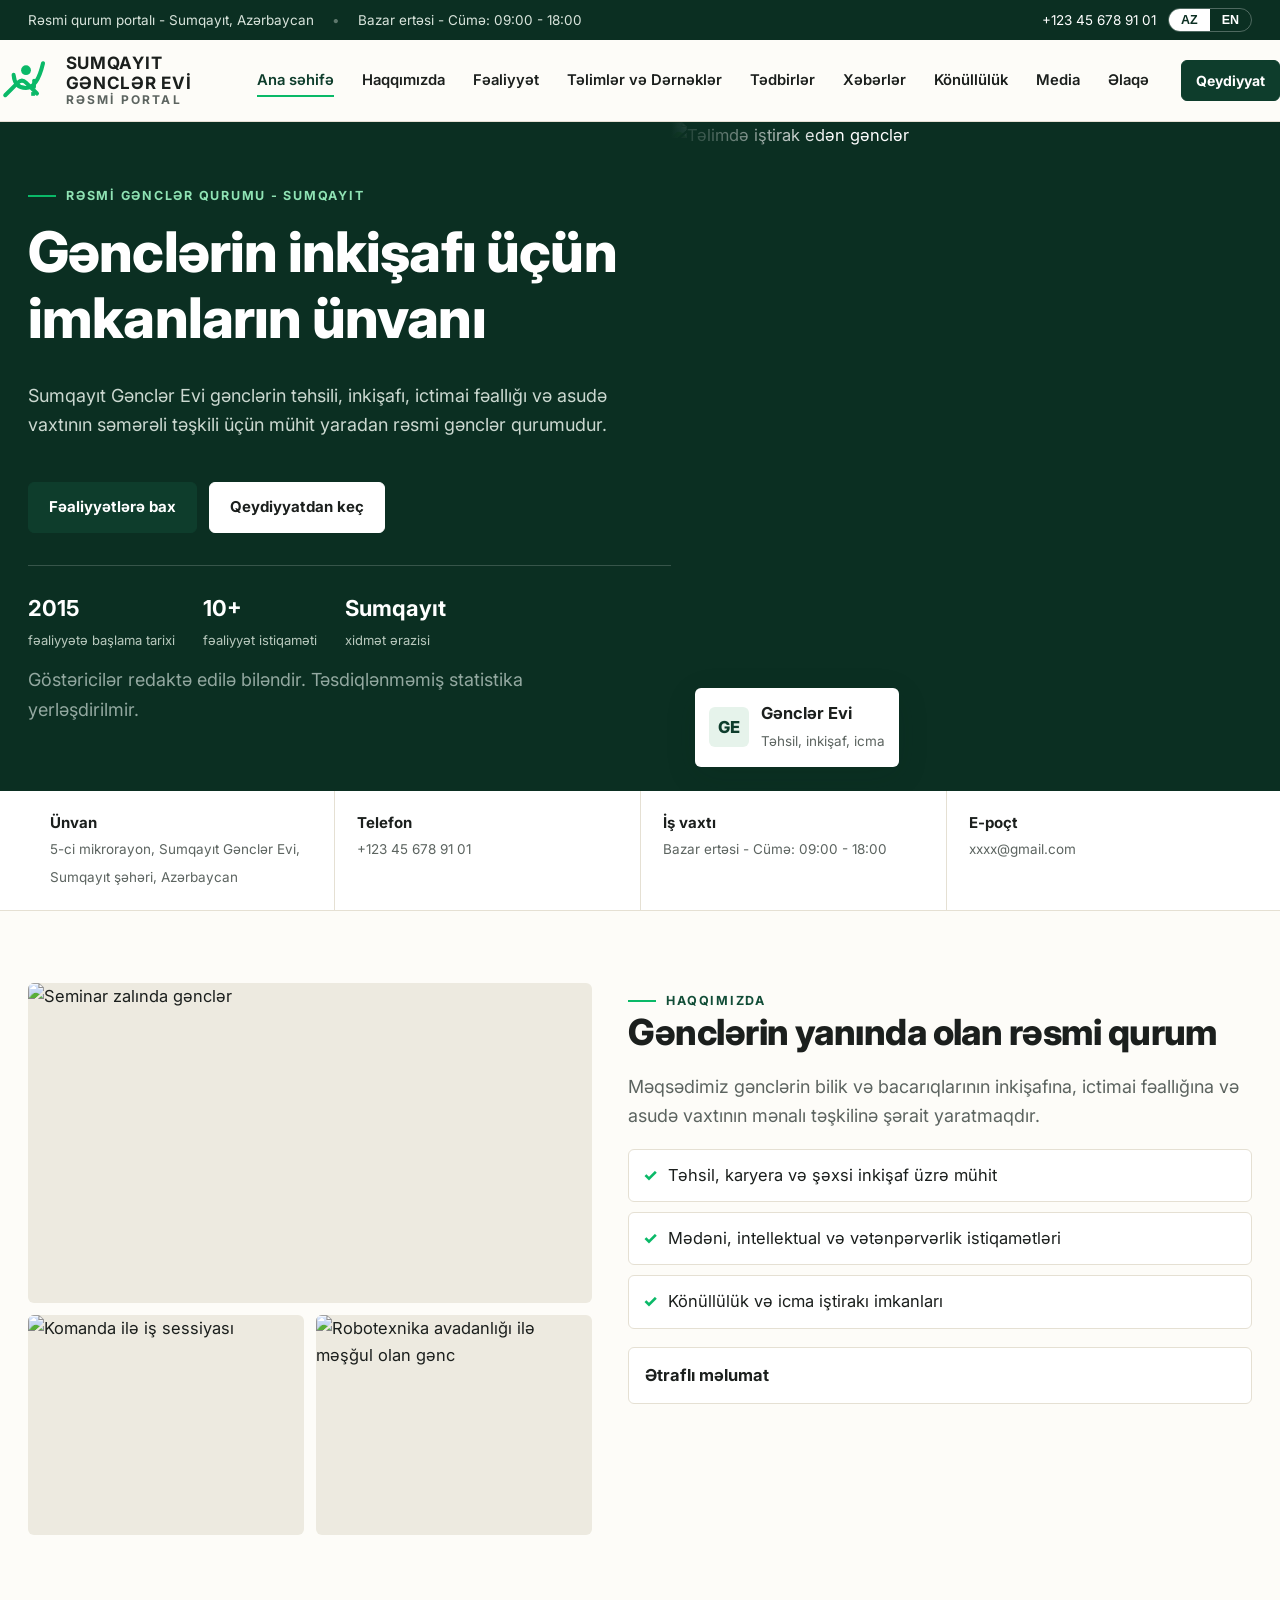
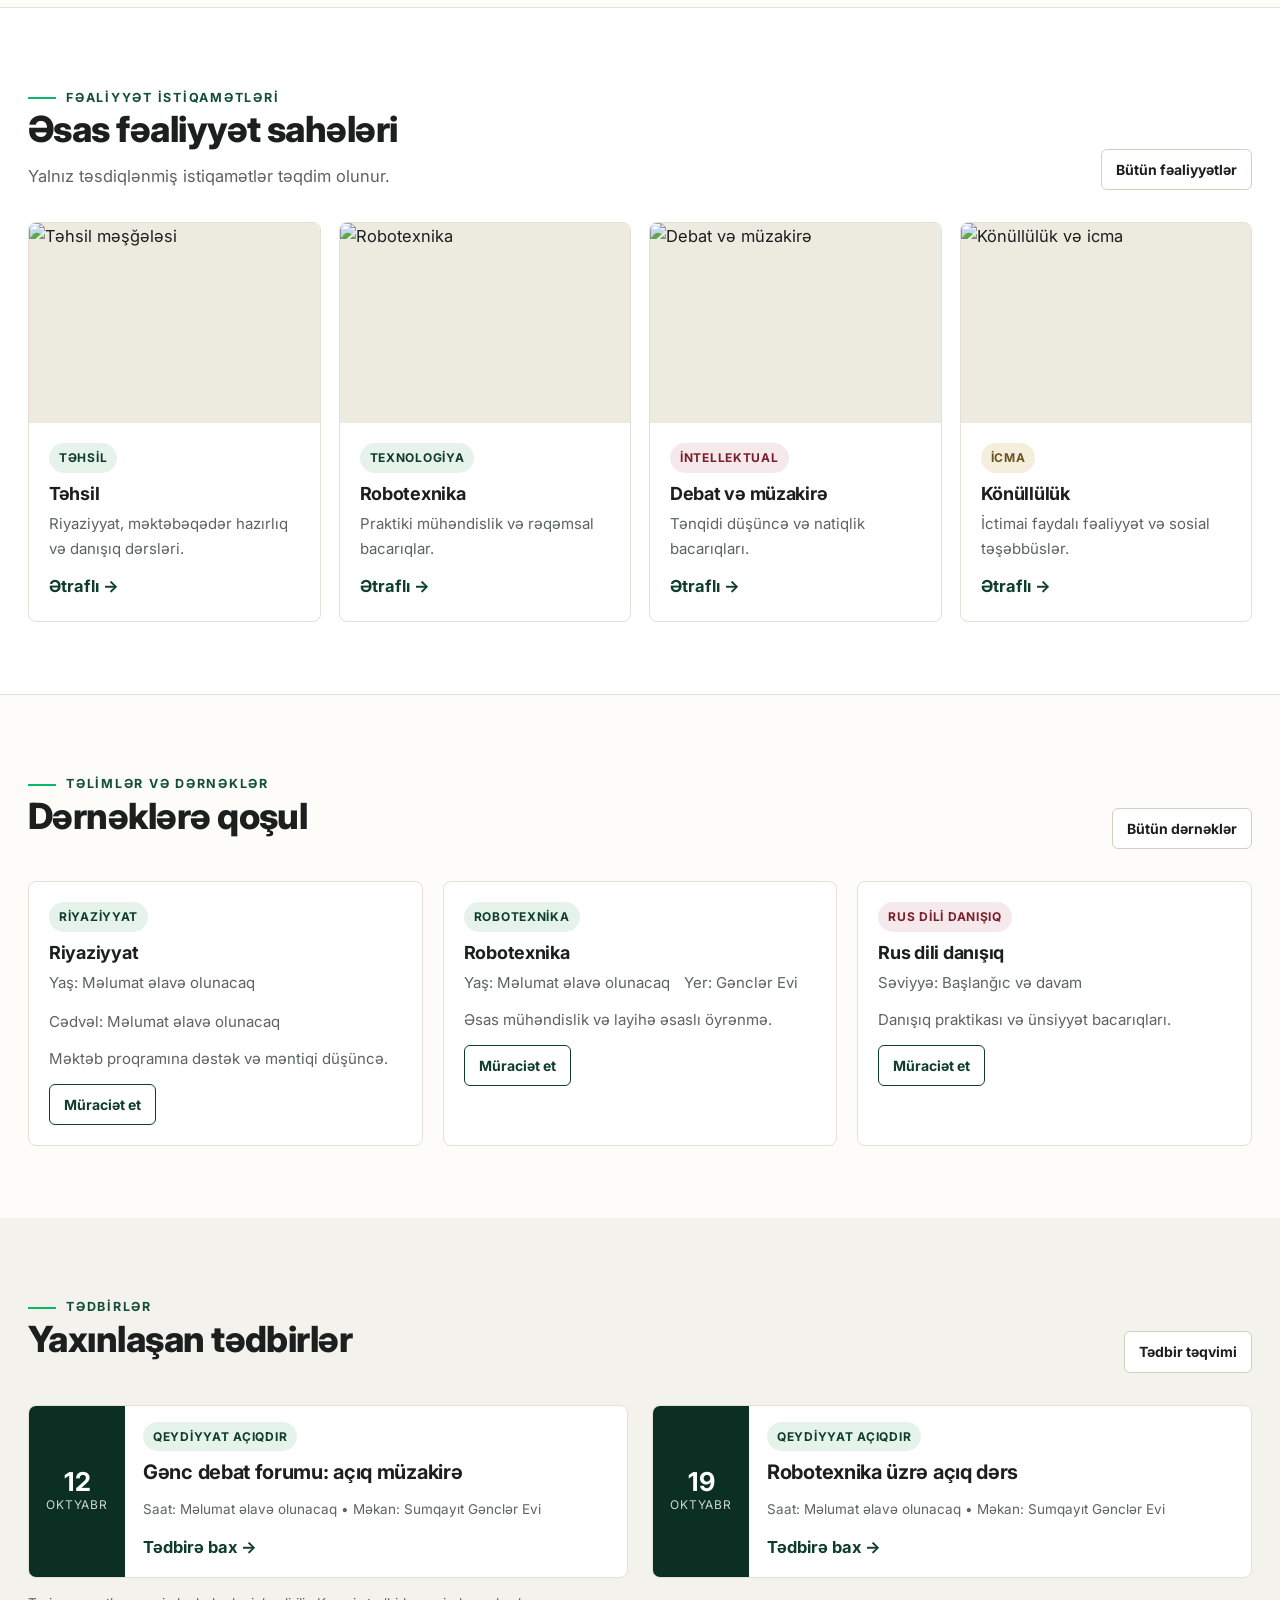
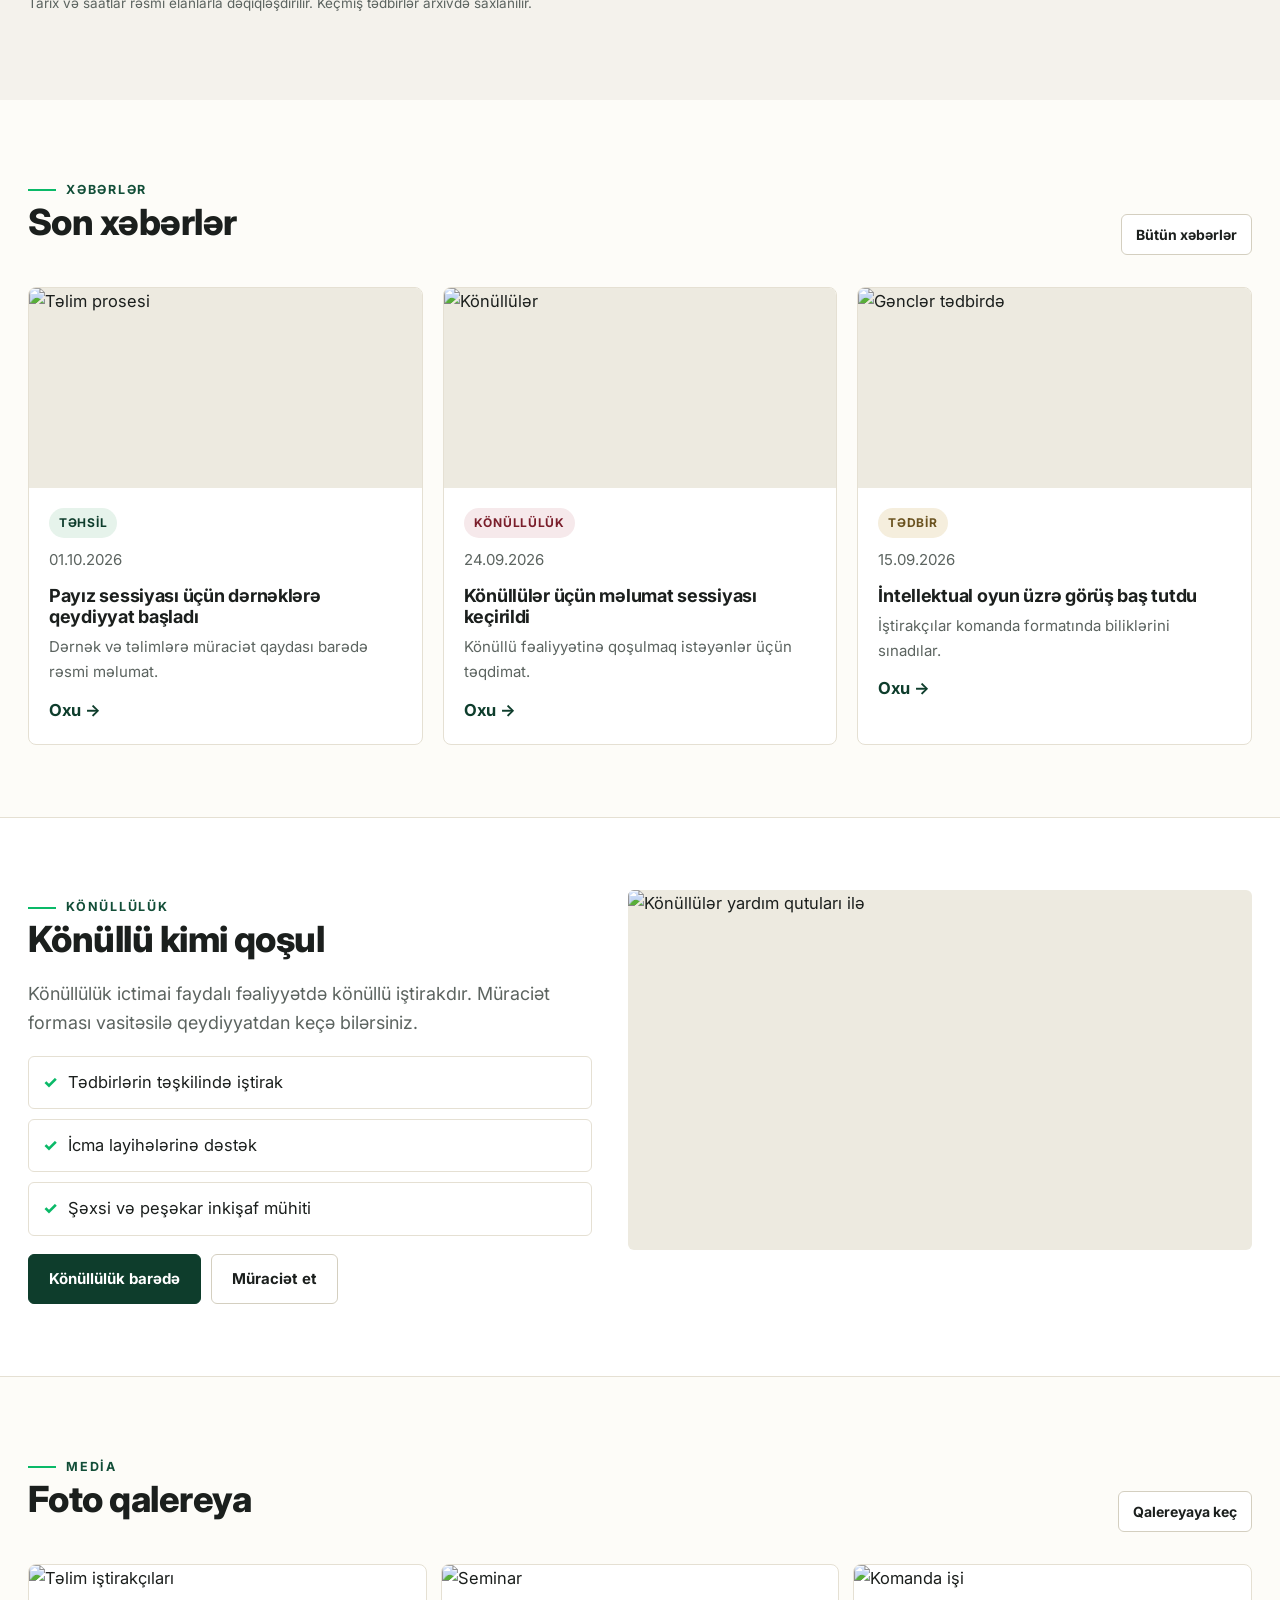
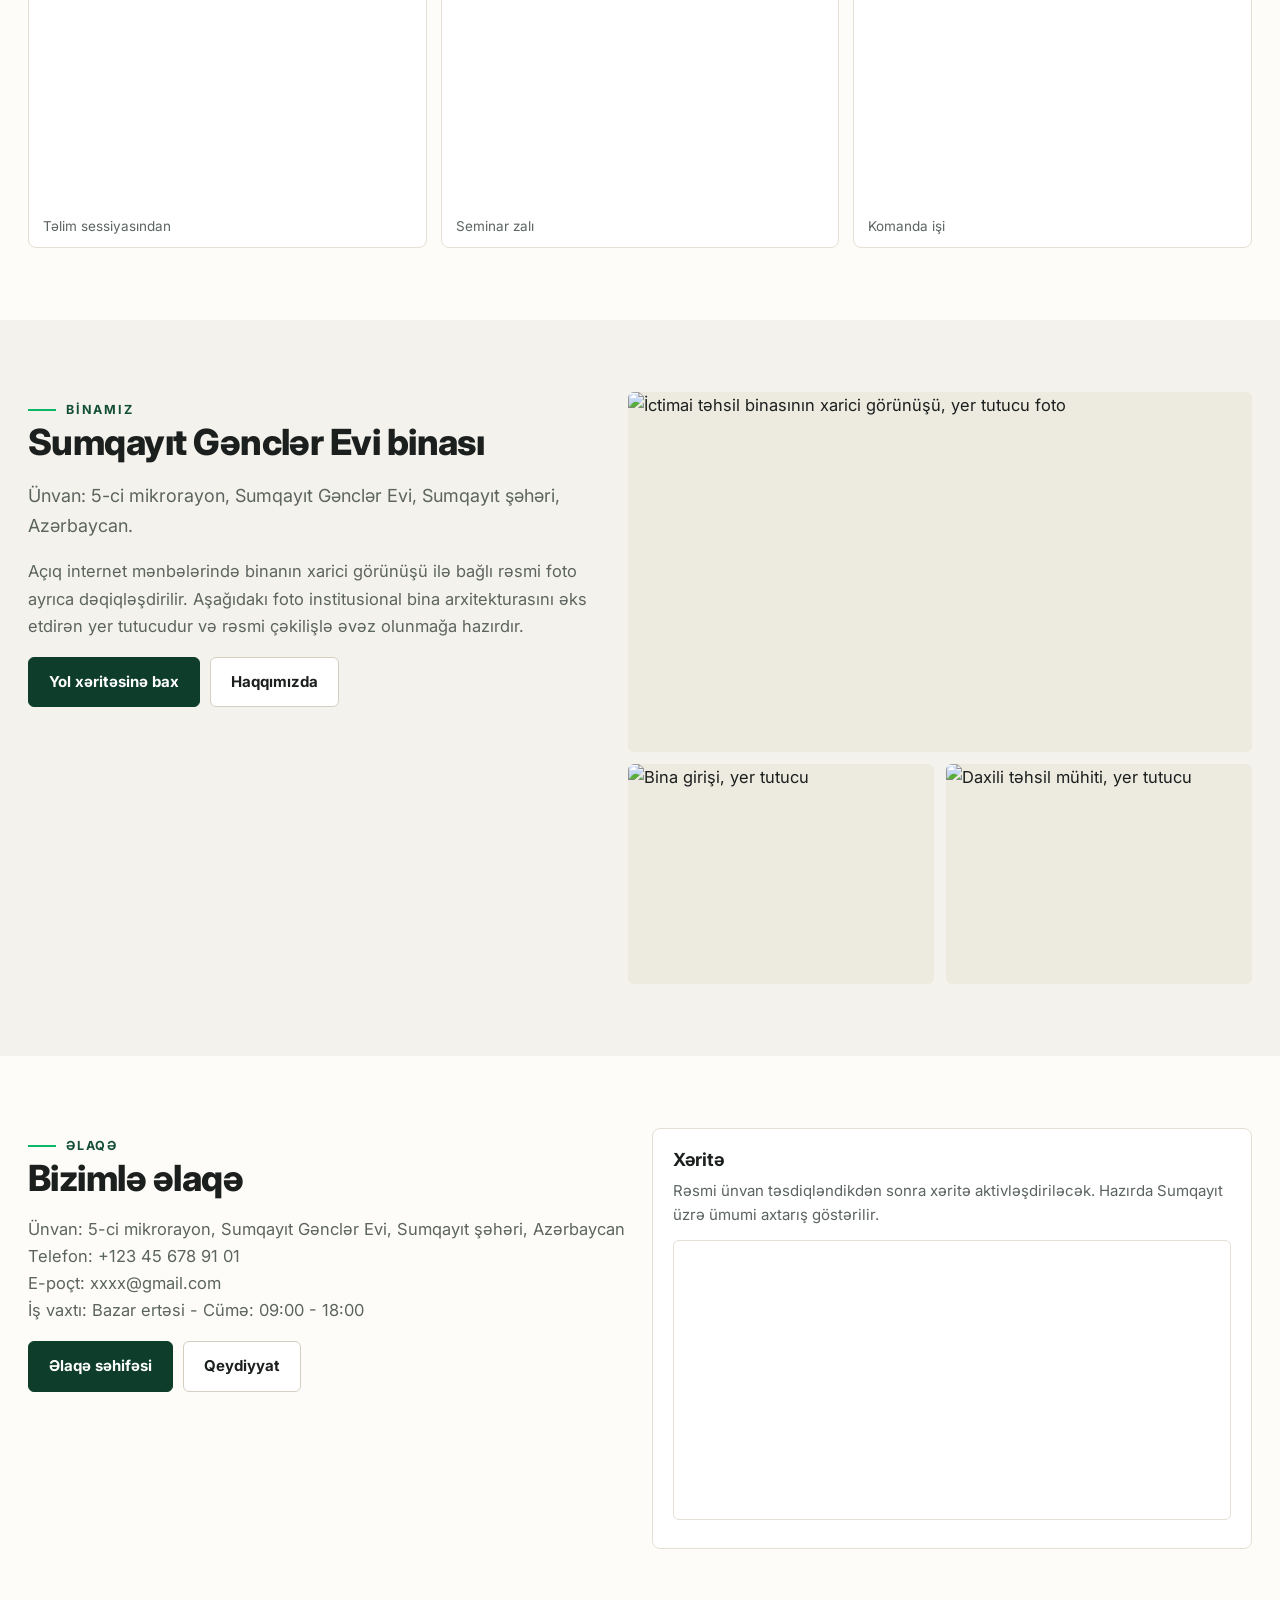
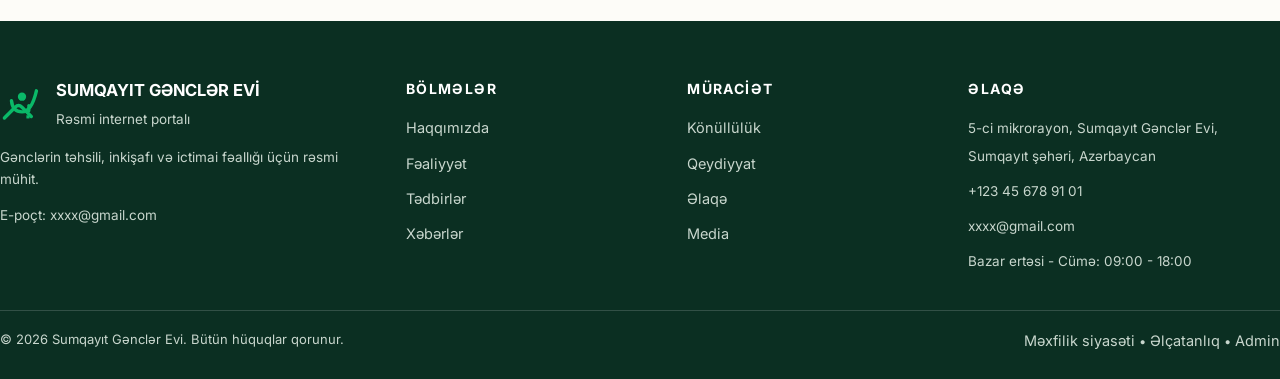
==== index.html @ f202f98b "Sumqayit Gencler Evi resmi portal v1: kurumsal tasarim, 10 sayfa, bina bolumu, iletisim guncellemesi" ====
﻿<!DOCTYPE html>
<html lang="az">
<head>
<meta charset="UTF-8">
<meta name="viewport" content="width=device-width, initial-scale=1.0">
<title>Sumqayıt Gənclər Evi | Rəsmi internet portalı</title>
<meta name="description" content="Sumqayıt Gənclər Evi - gənclərin təhsili, inkişafı və ictimai fəallığı üçün rəsmi qurum. Fəaliyyətlər, dərnəklər, tədbirlər, xəbərlər və könüllülük.">
<link rel="canonical" href="./index.html">
<meta property="og:type" content="website">
<meta property="og:title" content="Sumqayıt Gənclər Evi | Rəsmi internet portalı">
<meta property="og:description" content="Gənclərin inkişafı üçün imkanların ünvanı. Rəsmi fəaliyyət, təlimlər, tədbirlər və könüllülük.">
<meta property="og:image" content="./assets/logo.svg">
<link rel="icon" type="image/svg+xml" href="./assets/logo.svg">
<link rel="preconnect" href="https://fonts.googleapis.com">
<link rel="preconnect" href="https://fonts.gstatic.com" crossorigin>
<link href="https://fonts.googleapis.com/css2?family=Inter:wght@400;500;600;700;800&display=swap" rel="stylesheet">
<link rel="stylesheet" href="./css/style.css">
<script type="application/ld+json">
{"@context":"https://schema.org","@type":"Organization","name":"Sumqayıt Gənclər Evi","address":{"@type":"PostalAddress","addressLocality":"Sumqayıt","addressCountry":"AZ"}}
</script>
</head>
<body>
<a class="skip-link" href="#main">Əsas məzmuna keç</a>
<div class="topbar">
  <div class="container">
    <div class="topbar-left">
      <span>Rəsmi qurum portalı - Sumqayıt, Azərbaycan</span>
      <span class="dot">•</span>
      <span data-contact-hours>Bazar ertəsi – Cümə: 09:00 – 18:00</span>
    </div>
    <div class="topbar-right">
      <a data-contact-phone href="tel:+123456789101">+123 45 678 91 01</a>
      <div class="lang-switch" role="group" aria-label="Dil seçimi">
        <button data-lang="az" aria-pressed="true">AZ</button>
        <button data-lang="en" aria-pressed="false">EN</button>
      </div>
    </div>
  </div>
</div>
<header class="site-header">
  <div class="container header-main">
    <a class="brand" href="index.html" aria-label="Sumqayıt Gənclər Evi ana səhifə">
      <img src="./assets/logo.svg" alt="Sumqayıt Gənclər Evi loqosu" width="52" height="46">
      <span class="brand-text"><strong>SUMQAYIT GƏNCLƏR EVİ</strong><span>RƏSMİ PORTAL</span></span>
    </a>
    <nav class="nav-desktop" aria-label="Əsas naviqasiya">
      <a data-nav href="index.html">Ana səhifə</a>
      <a data-nav href="haqqimizda.html">Haqqımızda</a>
      <a data-nav href="fealiyyet.html">Fəaliyyət</a>
      <a data-nav href="dernekler.html">Təlimlər və Dərnəklər</a>
      <a data-nav href="tedbirler.html">Tədbirlər</a>
      <a data-nav href="xeberler.html">Xəbərlər</a>
      <a data-nav href="konulluluk.html">Könüllülük</a>
      <a data-nav href="media.html">Media</a>
      <a data-nav href="elaqe.html">Əlaqə</a>
    </nav>
    <a class="btn btn-primary btn-sm" data-i18n-register href="qeydiyyat.html">Qeydiyyat</a>
    <button class="hamburger" id="hamburger" aria-label="Menyunu aç" aria-expanded="false" aria-controls="mobileNav"><span></span><span></span><span></span></button>
  </div>
  <nav class="mobile-nav" id="mobileNav" aria-label="Mobil naviqasiya">
    <a href="index.html">Ana səhifə</a>
    <a href="haqqimizda.html">Haqqımızda</a>
    <a href="fealiyyet.html">Fəaliyyət</a>
    <a href="dernekler.html">Təlimlər və Dərnəklər</a>
    <a href="tedbirler.html">Tədbirlər</a>
    <a href="xeberler.html">Xəbərlər</a>
    <a href="konulluluk.html">Könüllülük</a>
    <a href="media.html">Media</a>
    <a href="elaqe.html">Əlaqə</a>
    <a href="qeydiyyat.html"><strong>Qeydiyyat</strong></a>
  </nav>
</header>
<main id="main">
<!-- HERO -->
<section class="hero" aria-label="Təqdimat">
  <div class="container hero-grid">
    <div class="hero-copy">
      <span class="eyebrow" style="color:#8FE3B4">Rəsmi gənclər qurumu - Sumqayıt</span>
      <h1 data-i18n-hero-title style="margin-top:12px">Gənclərin inkişafı üçün imkanların ünvanı</h1>
      <p data-i18n-hero-sub>Sumqayıt Gənclər Evi gənclərin təhsili, inkişafı, ictimai fəallığı və asudə vaxtının səmərəli təşkili üçün mühit yaradan rəsmi gənclər qurumudur.</p>
      <div class="hero-actions">
        <a class="btn btn-primary" data-i18n-view href="fealiyyet.html">Fəaliyyətlərə bax</a>
        <a class="btn btn-secondary" href="qeydiyyat.html">Qeydiyyatdan keç</a>
      </div>
      <div class="hero-meta">
        <div><strong>2015</strong><span>fəaliyyətə başlama tarixi</span></div>
        <div><strong>10+</strong><span>fəaliyyət istiqaməti</span></div>
        <div><strong>Sumqayıt</strong><span>xidmət ərazisi</span></div>
      </div>
      <p class="small" style="color:#93A8A0;margin-top:12px">Göstəricilər redaktə edilə biləndir. Təsdiqlənməmiş statistika yerləşdirilmir.</p>
    </div>
    <div class="hero-media">
      <img src="https://images.unsplash.com/photo-1523240795612-9a054b0db644?q=80&w=1200&auto=format&fit=crop" alt="Təlimdə iştirak edən gənclər" fetchpriority="high">
      <div class="hero-badge"><i>GE</i><span><strong>Gənclər Evi</strong><br><span class="small muted">Təhsil, inkişaf, icma</span></span></div>
    </div>
  </div>
</section>
<!-- INFO STRIP -->
<div class="info-strip" aria-label="Qısa məlumat">
  <div class="container">
    <div class="info-cell"><strong>Ünvan</strong><span data-contact-address>5-ci mikrorayon, Sumqayıt Gənclər Evi, Sumqayıt şəhəri, Azərbaycan</span></div>
    <div class="info-cell"><strong>Telefon</strong><span data-contact-phone>+123 45 678 91 01</span></div>
    <div class="info-cell"><strong>İş vaxtı</strong><span data-contact-hours>Bazar ertəsi – Cümə: 09:00 – 18:00</span></div>
    <div class="info-cell"><strong>E-poçt</strong><span data-contact-email>xxxx@gmail.com</span></div>
  </div>
</div>
<!-- ABOUT -->
<section class="section reveal" aria-labelledby="aboutTitle">
  <div class="container about-grid">
    <div class="about-media">
      <img src="https://images.unsplash.com/photo-1524178232363-1fb2b075b655?q=80&w=1200&auto=format&fit=crop" alt="Seminar zalında gənclər" loading="lazy">
      <img src="https://images.unsplash.com/photo-1552664730-d307ca884978?q=80&w=800&auto=format&fit=crop" alt="Komanda ilə iş sessiyası" loading="lazy">
      <img src="https://images.unsplash.com/photo-1485827404703-89b55fcc595e?q=80&w=800&auto=format&fit=crop" alt="Robotexnika avadanlığı ilə məşğul olan gənc" loading="lazy">
    </div>
    <div>
      <span class="eyebrow">Haqqımızda</span>
      <h2 id="aboutTitle">Gənclərin yanında olan rəsmi qurum</h2>
      <p class="lead">Məqsədimiz gənclərin bilik və bacarıqlarının inkişafına, ictimai fəallığına və asudə vaxtının mənalı təşkilinə şərait yaratmaqdır.</p>
      <ul class="check-list">
        <li>Təhsil, karyera və şəxsi inkişaf üzrə mühit</li>
        <li>Mədəni, intellektual və vətənpərvərlik istiqamətləri</li>
        <li>Könüllülük və icma iştirakı imkanları</li>
      </ul>
      <details class="accordion">
        <summary>Ətraflı məlumat</summary>
        <div class="acc-body"><p>Sumqayıt Gənclər Evi müxtəlif yaş qruplarından olan gənclər üçün təlimlər, dərnəklər, debatlar, robotexnika məşğələləri və mədəni tədbirlər təşkil edir. Fəaliyyət istiqamətləri barədə ətraflı məlumat “Fəaliyyət” və “Təlimlər və Dərnəklər” səhifələrində təqdim olunur. Dəqiq cədvəl və yaş qrupları hər elanda göstərilir, məlumat mövcud olmadıqda “Məlumat əlavə olunacaq” qeydi saxlanılır.</p><a class="link-more" href="haqqimizda.html">Haqqımızda səhifəsinə keç →</a></div>
      </details>
    </div>
  </div>
</section>
<!-- ACTIVITIES -->
<section class="section section-alt reveal" aria-labelledby="actTitle">
  <div class="container">
    <div class="section-head">
      <div><span class="eyebrow">Fəaliyyət istiqamətləri</span><h2 id="actTitle">Əsas fəaliyyət sahələri</h2><p class="muted">Yalnız təsdiqlənmiş istiqamətlər təqdim olunur.</p></div>
      <a class="btn btn-secondary btn-sm" href="fealiyyet.html">Bütün fəaliyyətlər</a>
    </div>
    <div class="grid-4">
      <article class="card"><img class="cover" src="https://images.unsplash.com/photo-1580582932707-520aed937b7b?q=80&w=800&auto=format&fit=crop" alt="Təhsil məşğələsi" loading="lazy"><div class="card-body"><span class="tag">Təhsil</span><h3>Təhsil</h3><p>Riyaziyyat, məktəbəqədər hazırlıq və danışıq dərsləri.</p><a class="link-more" href="fealiyyet.html">Ətraflı →</a></div></article>
      <article class="card"><img class="cover" src="https://images.unsplash.com/photo-1485827404703-89b55fcc595e?q=80&w=800&auto=format&fit=crop" alt="Robotexnika" loading="lazy"><div class="card-body"><span class="tag">Texnologiya</span><h3>Robotexnika</h3><p>Praktiki mühəndislik və rəqəmsal bacarıqlar.</p><a class="link-more" href="fealiyyet.html">Ətraflı →</a></div></article>
      <article class="card"><img class="cover" src="https://images.unsplash.com/photo-1544531585-9847b68c8c86?q=80&w=800&auto=format&fit=crop" alt="Debat və müzakirə" loading="lazy"><div class="card-body"><span class="tag burgundy">İntellektual</span><h3>Debat və müzakirə</h3><p>Tənqidi düşüncə və natiqlik bacarıqları.</p><a class="link-more" href="fealiyyet.html">Ətraflı →</a></div></article>
      <article class="card"><img class="cover" src="https://images.unsplash.com/photo-1511632765486-a01980e01a18?q=80&w=800&auto=format&fit=crop" alt="Könüllülük və icma" loading="lazy"><div class="card-body"><span class="tag gold">İcma</span><h3>Könüllülük</h3><p>İctimai faydalı fəaliyyət və sosial təşəbbüslər.</p><a class="link-more" href="konulluluk.html">Ətraflı →</a></div></article>
    </div>
  </div>
</section>
<!-- CLUBS -->
<section class="section reveal" aria-labelledby="clubTitle">
  <div class="container">
    <div class="section-head"><div><span class="eyebrow">Təlimlər və dərnəklər</span><h2 id="clubTitle">Dərnəklərə qoşul</h2></div><a class="btn btn-secondary btn-sm" href="dernekler.html">Bütün dərnəklər</a></div>
    <div class="grid-3">
      <article class="card"><div class="card-body"><span class="tag">Riyaziyyat</span><h3>Riyaziyyat</h3><p class="meta-row"><span>Yaş: Məlumat əlavə olunacaq</span><span>Cədvəl: Məlumat əlavə olunacaq</span></p><p>Məktəb proqramına dəstək və məntiqi düşüncə.</p><a class="btn btn-ghost btn-sm" href="qeydiyyat.html">Müraciət et</a></div></article>
      <article class="card"><div class="card-body"><span class="tag">Robotexnika</span><h3>Robotexnika</h3><p class="meta-row"><span>Yaş: Məlumat əlavə olunacaq</span><span>Yer: Gənclər Evi</span></p><p>Əsas mühəndislik və layihə əsaslı öyrənmə.</p><a class="btn btn-ghost btn-sm" href="qeydiyyat.html">Müraciət et</a></div></article>
      <article class="card"><div class="card-body"><span class="tag burgundy">Rus dili danışıq</span><h3>Rus dili danışıq</h3><p class="meta-row"><span>Səviyyə: Başlanğıc və davam</span></p><p>Danışıq praktikası və ünsiyyət bacarıqları.</p><a class="btn btn-ghost btn-sm" href="qeydiyyat.html">Müraciət et</a></div></article>
    </div>
  </div>
</section>
<!-- EVENTS -->
<section class="section section-surface reveal" aria-labelledby="evTitle">
  <div class="container">
    <div class="section-head"><div><span class="eyebrow">Tədbirlər</span><h2 id="evTitle">Yaxınlaşan tədbirlər</h2></div><a class="btn btn-secondary btn-sm" href="tedbirler.html">Tədbir təqvimi</a></div>
    <div class="grid-2">
      <article class="event-card"><div class="event-date"><strong>12</strong><span>Oktyabr</span></div><div class="event-body"><span class="tag">Qeydiyyat açıqdır</span><h3>Gənc debat forumu: açıq müzakirə</h3><p class="muted small">Saat: Məlumat əlavə olunacaq • Məkan: Sumqayıt Gənclər Evi</p><a class="link-more" href="tedbirler.html">Tədbirə bax →</a></div></article>
      <article class="event-card"><div class="event-date"><strong>19</strong><span>Oktyabr</span></div><div class="event-body"><span class="tag">Qeydiyyat açıqdır</span><h3>Robotexnika üzrə açıq dərs</h3><p class="muted small">Saat: Məlumat əlavə olunacaq • Məkan: Sumqayıt Gənclər Evi</p><a class="link-more" href="tedbirler.html">Tədbirə bax →</a></div></article>
    </div>
    <p class="small muted" style="margin-top:14px">Tarix və saatlar rəsmi elanlarla dəqiqləşdirilir. Keçmiş tədbirlər arxivdə saxlanılır.</p>
  </div>
</section>
<!-- NEWS -->
<section class="section reveal" aria-labelledby="newsTitle">
  <div class="container">
    <div class="section-head"><div><span class="eyebrow">Xəbərlər</span><h2 id="newsTitle">Son xəbərlər</h2></div><a class="btn btn-secondary btn-sm" href="xeberler.html">Bütün xəbərlər</a></div>
    <div class="news-grid">
      <article class="card"><img class="cover" src="https://images.unsplash.com/photo-1531482615713-2afd69097998?q=80&w=800&auto=format&fit=crop" alt="Təlim prosesi" loading="lazy"><div class="card-body"><span class="tag">Təhsil</span><p class="small muted">01.10.2026</p><h3>Payız sessiyası üçün dərnəklərə qeydiyyat başladı</h3><p>Dərnək və təlimlərə müraciət qaydası barədə rəsmi məlumat.</p><a class="link-more" href="xeberler.html">Oxu →</a></div></article>
      <article class="card"><img class="cover" src="https://images.unsplash.com/photo-1593113598332-cd288d649433?q=80&w=800&auto=format&fit=crop" alt="Könüllülər" loading="lazy"><div class="card-body"><span class="tag burgundy">Könüllülük</span><p class="small muted">24.09.2026</p><h3>Könüllülər üçün məlumat sessiyası keçirildi</h3><p>Könüllü fəaliyyətinə qoşulmaq istəyənlər üçün təqdimat.</p><a class="link-more" href="xeberler.html">Oxu →</a></div></article>
      <article class="card"><img class="cover" src="https://images.unsplash.com/photo-1517486808906-6ca8b3f04846?q=80&w=800&auto=format&fit=crop" alt="Gənclər tədbirdə" loading="lazy"><div class="card-body"><span class="tag gold">Tədbir</span><p class="small muted">15.09.2026</p><h3>İntellektual oyun üzrə görüş baş tutdu</h3><p>İştirakçılar komanda formatında biliklərini sınadılar.</p><a class="link-more" href="xeberler.html">Oxu →</a></div></article>
    </div>
  </div>
</section>
<!-- VOLUNTEER -->
<section class="section section-alt reveal" aria-labelledby="volTitle">
  <div class="container about-grid">
    <div>
      <span class="eyebrow">Könüllülük</span>
      <h2 id="volTitle">Könüllü kimi qoşul</h2>
      <p class="lead">Könüllülük ictimai faydalı fəaliyyətdə könüllü iştirakdır. Müraciət forması vasitəsilə qeydiyyatdan keçə bilərsiniz.</p>
      <ul class="check-list"><li>Tədbirlərin təşkilində iştirak</li><li>İcma layihələrinə dəstək</li><li>Şəxsi və peşəkar inkişaf mühiti</li></ul>
      <div style="display:flex;gap:10px;margin-top:16px;flex-wrap:wrap"><a class="btn btn-primary" href="konulluluk.html">Könüllülük barədə</a><a class="btn btn-secondary" href="qeydiyyat.html">Müraciət et</a></div>
    </div>
    <div class="about-media"><img src="https://images.unsplash.com/photo-1593113598332-cd288d649433?q=80&w=1200&auto=format&fit=crop" alt="Könüllülər yardım qutuları ilə" loading="lazy" style="grid-column:1/-1;height:360px"></div>
  </div>
</section>
<!-- GALLERY -->
<section class="section reveal" aria-labelledby="galTitle">
  <div class="container">
    <div class="section-head"><div><span class="eyebrow">Media</span><h2 id="galTitle">Foto qalereya</h2></div><a class="btn btn-secondary btn-sm" href="media.html">Qalereyaya keç</a></div>
    <div class="gallery">
      <figure data-lightbox><img src="https://images.unsplash.com/photo-1523240795612-9a054b0db644?q=80&w=800&auto=format&fit=crop" alt="Təlim iştirakçıları" loading="lazy"><figcaption>Təlim sessiyasından</figcaption></figure>
      <figure data-lightbox><img src="https://images.unsplash.com/photo-1524178232363-1fb2b075b655?q=80&w=800&auto=format&fit=crop" alt="Seminar" loading="lazy"><figcaption>Seminar zalı</figcaption></figure>
      <figure data-lightbox><img src="https://images.unsplash.com/photo-1552664730-d307ca884978?q=80&w=800&auto=format&fit=crop" alt="Komanda işi" loading="lazy"><figcaption>Komanda işi</figcaption></figure>
    </div>
  </div>
</section>
<!-- BINA -->
<section class="section section-surface reveal" aria-labelledby="binaTitle">
  <div class="container about-grid">
    <div>
      <span class="eyebrow">Binamız</span>
      <h2 id="binaTitle">Sumqayıt Gənclər Evi binası</h2>
      <p class="lead">Ünvan: 5-ci mikrorayon, Sumqayıt Gənclər Evi, Sumqayıt şəhəri, Azərbaycan.</p>
      <p class="muted">Açıq internet mənbələrində binanın xarici görünüşü ilə bağlı rəsmi foto ayrıca dəqiqləşdirilir. Aşağıdakı foto institusional bina arxitekturasını əks etdirən yer tutucudur və rəsmi çəkilişlə əvəz olunmağa hazırdır.</p>
      <div style="display:flex;gap:10px;margin-top:16px;flex-wrap:wrap"><a class="btn btn-primary" href="elaqe.html">Yol xəritəsinə bax</a><a class="btn btn-secondary" href="haqqimizda.html">Haqqımızda</a></div>
    </div>
    <div class="about-media"><img src="https://images.unsplash.com/photo-1541339907198-e08756dedf3f?q=80&w=1200&auto=format&fit=crop" alt="İctimai təhsil binasının xarici görünüşü, yer tutucu foto" loading="lazy" style="grid-column:1/-1;height:360px"><img src="https://images.unsplash.com/photo-1562774053-701939374585?q=80&w=800&auto=format&fit=crop" alt="Bina girişi, yer tutucu" loading="lazy"><img src="https://images.unsplash.com/photo-1577896851231-70ef18881754?q=80&w=800&auto=format&fit=crop" alt="Daxili təhsil mühiti, yer tutucu" loading="lazy"></div>
  </div>
</section>
<!-- CONTACT -->
<section class="section reveal" aria-labelledby="cTitle">
  <div class="container grid-2">
    <div><span class="eyebrow">Əlaqə</span><h2 id="cTitle">Bizimlə əlaqə</h2><p class="muted">Ünvan: <span data-contact-address>5-ci mikrorayon, Sumqayıt Gənclər Evi, Sumqayıt şəhəri, Azərbaycan</span><br>Telefon: <span data-contact-phone>+123 45 678 91 01</span><br>E-poçt: <span data-contact-email>xxxx@gmail.com</span><br>İş vaxtı: <span data-contact-hours>Bazar ertəsi – Cümə: 09:00 – 18:00</span></p><div style="display:flex;gap:10px;margin-top:16px;flex-wrap:wrap"><a class="btn btn-primary" href="elaqe.html">Əlaqə səhifəsi</a><a class="btn btn-secondary" href="qeydiyyat.html">Qeydiyyat</a></div></div>
    <div class="card"><div class="card-body"><h3>Xəritə</h3><p class="muted small">Rəsmi ünvan təsdiqləndikdən sonra xəritə aktivləşdiriləcək. Hazırda Sumqayıt üzrə ümumi axtarış göstərilir.</p><iframe title="Sumqayıt xəritəsi" src="https://www.openstreetmap.org/export/embed.html?bbox=49.55%2C40.55%2C49.72%2C40.65&layer=mapnik&marker=40.59%2C49.635" style="width:100%;height:280px;border:1px solid var(--line);border-radius:6px" loading="lazy"></iframe></div></div>
  </div>
</section>
</main>
<footer class="footer" aria-label="Alt məlumat">
  <div class="container footer-top">
    <div><div class="footer-brand"><img src="./assets/logo.svg" alt=""><div><strong>SUMQAYIT GƏNCLƏR EVİ</strong><span class="small">Rəsmi internet portalı</span></div></div><p class="small">Gənclərin təhsili, inkişafı və ictimai fəallığı üçün rəsmi mühit.</p><p class="small">E-poçt: <span data-contact-email>xxxx@gmail.com</span></p></div>
    <div><h4>Bölmələr</h4><ul><li><a href="haqqimizda.html">Haqqımızda</a></li><li><a href="fealiyyet.html">Fəaliyyət</a></li><li><a href="tedbirler.html">Tədbirlər</a></li><li><a href="xeberler.html">Xəbərlər</a></li></ul></div>
    <div><h4>Müraciət</h4><ul><li><a href="konulluluk.html">Könüllülük</a></li><li><a href="qeydiyyat.html">Qeydiyyat</a></li><li><a href="elaqe.html">Əlaqə</a></li><li><a href="media.html">Media</a></li></ul></div>
    <div><h4>Əlaqə</h4><ul><li><span class="small" data-contact-address>5-ci mikrorayon, Sumqayıt</span></li><li><span class="small" data-contact-phone>+123 45 678 91 01</span></li><li><span class="small" data-contact-email>xxxx@gmail.com</span></li><li><span class="small" data-contact-hours>Bazar ertəsi – Cümə: 09:00 – 18:00</span></li></ul></div>
  </div>
  <div class="footer-divider"><div class="container footer-bottom"><span>© <span data-year>2026</span> Sumqayıt Gənclər Evi. Bütün hüquqlar qorunur.</span><span><a href="elaqe.html">Məxfilik siyasəti</a> • <a href="elaqe.html">Əlçatanlıq</a> • <a href="admin.html">Admin</a></span></div></div>
</footer>
<div class="modal" id="lightbox" aria-hidden="true" role="dialog" aria-label="Foto böyütmə"><div class="modal-box"><img id="lightboxImg" src="" alt="" style="border-radius:6px"><p id="lightboxCap" class="muted"></p><button class="btn btn-secondary btn-sm" data-close-modal>Bağla</button></div></div>
<script src="./js/content.js"></script>
<script src="./js/main.js"></script>
</body>
</html>
---- css/style.css ----
/* Sumqayıt Gənclər Evi — İnstitusional Dizayn Sistemi v1.0 */
:root{
  --bg:#FDFCF8;
  --surface:#F4F2EC;
  --surface-2:#EDEAE0;
  --ink:#1B1F1D;
  --muted:#5C6460;
  --line:#E5E0D3;
  --line-dark:#D4CFC0;
  --green-950:#0B2F22;
  --green-900:#0E3D2C;
  --green-800:#124E38;
  --green-brand:#0AB968;
  --green-soft:#E6F3EB;
  --burgundy:#7A1E2B;
  --burgundy-soft:#F6E9EB;
  --gold:#B9975B;
  --gold-soft:#F5EEDD;
  --white:#FFFFFF;
  --radius:8px;
  --radius-sm:4px;
  --max:1280px;
  --font:"Inter","Manrope","Source Sans 3","IBM Plex Sans",system-ui,-apple-system,"Segoe UI",Roboto,Arial,sans-serif;
  --shadow:0 1px 2px rgba(20,30,25,.06),0 4px 16px rgba(20,30,25,.06);
  --shadow-lg:0 8px 32px rgba(12,40,28,.12);
}
*{box-sizing:border-box}
html{scroll-behavior:smooth}
@media (prefers-reduced-motion:reduce){html{scroll-behavior:auto}*{animation:none!important;transition:none!important}}
body{margin:0;font-family:var(--font);background:var(--bg);color:var(--ink);font-size:16.5px;line-height:1.65;-webkit-font-smoothing:antialiased}
img{max-width:100%;display:block}
a{color:var(--green-900)}
:focus-visible{outline:3px solid var(--green-800);outline-offset:2px;border-radius:2px}
.skip-link{position:absolute;left:-9999px;top:0;background:var(--green-950);color:#fff;padding:10px 16px;z-index:200}
.skip-link:focus{left:8px;top:8px}
.container{max-width:var(--max);margin:0 auto;padding:0 28px}
.eyebrow{display:inline-flex;align-items:center;gap:10px;font-size:12.5px;letter-spacing:.14em;text-transform:uppercase;font-weight:700;color:var(--green-800)}
.eyebrow::before{content:"";width:28px;height:2px;background:var(--green-brand);display:inline-block}
h1,h2,h3{line-height:1.18;letter-spacing:-.015em;margin:0 0 12px}
h1{font-size:clamp(32px,4.4vw,56px);font-weight:800}
h2{font-size:clamp(26px,3vw,36px);font-weight:800}
h3{font-size:20px;font-weight:700}
.lead{font-size:18px;color:var(--muted);max-width:68ch}
.muted{color:var(--muted)}
.small{font-size:13.5px}
/* Topbar */
.topbar{background:var(--green-950);color:#D9E4DC;font-size:13.5px}
.topbar .container{display:flex;justify-content:space-between;align-items:center;gap:16px;padding-top:8px;padding-bottom:8px}
.topbar a{color:#fff;text-decoration:none}
.topbar-left{display:flex;gap:18px;align-items:center;flex-wrap:wrap}
.topbar-right{display:flex;gap:12px;align-items:center}
.lang-switch{display:flex;border:1px solid rgba(255,255,255,.28);border-radius:999px;overflow:hidden}
.lang-switch button{background:transparent;color:#fff;border:0;padding:4px 12px;font-weight:700;font-size:12.5px;cursor:pointer}
.lang-switch button[aria-pressed="true"]{background:#fff;color:var(--green-950)}
.dot{opacity:.4}
/* Header */
.site-header{position:sticky;top:0;z-index:100;background:rgba(253,252,248,.96);backdrop-filter:blur(8px);border-bottom:1px solid var(--line)}
.header-main{display:flex;align-items:center;gap:20px;padding:14px 0}
.brand{display:flex;align-items:center;gap:14px;text-decoration:none;color:var(--ink);margin-right:auto}
.brand img{width:52px;height:46px;object-fit:contain;background:transparent}
.brand-text{line-height:1.15}
.brand-text strong{display:block;font-size:17px;letter-spacing:.04em}
.brand-text span{display:block;font-size:12px;letter-spacing:.18em;color:var(--muted);font-weight:700}
.nav-desktop{display:flex;gap:4px;align-items:center}
.nav-desktop a{text-decoration:none;color:var(--ink);font-size:14.8px;font-weight:600;padding:10px 12px;border-radius:6px;position:relative;white-space:nowrap}
.nav-desktop a:hover{background:var(--surface)}
.nav-desktop a.active{color:var(--green-900)}
.nav-desktop a.active::after{content:"";position:absolute;left:12px;right:12px;bottom:6px;height:2px;background:var(--green-brand)}
.btn{display:inline-flex;align-items:center;justify-content:center;gap:8px;text-decoration:none;font-weight:700;font-size:15px;padding:12px 20px;border-radius:6px;border:1px solid transparent;cursor:pointer;transition:background .18s ease,border-color .18s ease,transform .18s ease;min-height:46px}
.btn-primary{background:var(--green-900);color:#fff;border-color:var(--green-900)}
.btn-primary:hover{background:var(--green-800)}
.btn-secondary{background:#fff;color:var(--ink);border-color:var(--line-dark)}
.btn-secondary:hover{border-color:var(--ink)}
.btn-ghost{background:transparent;color:var(--green-900);border-color:var(--green-900)}
.btn-sm{padding:8px 14px;min-height:38px;font-size:14px}
.hamburger{display:none;background:#fff;border:1px solid var(--line-dark);border-radius:6px;width:46px;height:46px;cursor:pointer;align-items:center;justify-content:center;flex-direction:column;gap:5px}
.hamburger span{display:block;width:20px;height:2px;background:var(--ink)}
.mobile-nav{display:none;border-top:1px solid var(--line);background:#fff}
.mobile-nav.open{display:block}
.mobile-nav a{display:block;padding:14px 28px;text-decoration:none;color:var(--ink);font-weight:600;border-bottom:1px solid var(--line)}
/* Hero */
.hero{position:relative;background:var(--green-950);color:#fff;overflow:hidden}
.hero-grid{display:grid;grid-template-columns:1.05fr .95fr;min-height:560px}
.hero-copy{padding:64px 0 48px;display:flex;flex-direction:column;justify-content:center}
.hero-copy h1{color:#fff}
.hero-copy p{color:#CBD8D0;font-size:18px;max-width:54ch}
.hero-actions{display:flex;gap:12px;margin-top:24px;flex-wrap:wrap}
.hero-actions .btn-secondary{border-color:#fff}
.hero-meta{display:flex;gap:28px;margin-top:32px;padding-top:24px;border-top:1px solid rgba(255,255,255,.18);flex-wrap:wrap}
.hero-meta div strong{display:block;font-size:22px}
.hero-meta div span{font-size:13px;color:#B9C9BE}
.hero-media{position:relative;min-height:320px}
.hero-media img{position:absolute;inset:0;width:100%;height:100%;object-fit:cover}
.hero-media::after{content:"";position:absolute;inset:0;background:linear-gradient(90deg,var(--green-950) 0%,transparent 28%)}
.hero-badge{position:absolute;left:24px;bottom:24px;background:#fff;color:var(--ink);border-radius:6px;padding:12px 14px;display:flex;gap:12px;align-items:center;box-shadow:var(--shadow-lg);max-width:340px;z-index:2}
.hero-badge i{width:40px;height:40px;border-radius:6px;background:var(--green-soft);display:inline-flex;align-items:center;justify-content:center;font-style:normal;font-weight:800;color:var(--green-900)}
/* Info strip */
.info-strip{background:#fff;border-bottom:1px solid var(--line)}
.info-strip .container{display:grid;grid-template-columns:repeat(4,1fr);gap:0}
.info-cell{padding:20px 22px;border-left:1px solid var(--line)}
.info-cell:first-child{border-left:0}
.info-cell strong{display:block;font-size:15px}
.info-cell span{font-size:13.5px;color:var(--muted)}
/* Sections */
.section{padding:72px 0}
.section-alt{background:#fff;border-top:1px solid var(--line);border-bottom:1px solid var(--line)}
.section-surface{background:var(--surface)}
.section-head{display:flex;justify-content:space-between;align-items:end;gap:20px;margin-bottom:32px}
.section-head p{margin:0}
.grid-3{display:grid;grid-template-columns:repeat(3,1fr);gap:20px}
.grid-4{display:grid;grid-template-columns:repeat(4,1fr);gap:18px}
.grid-2{display:grid;grid-template-columns:1fr 1fr;gap:24px}
.card{background:#fff;border:1px solid var(--line);border-radius:var(--radius);overflow:hidden;transition:border-color .18s ease,box-shadow .18s ease}
.card:hover{border-color:var(--line-dark);box-shadow:var(--shadow)}
.card-body{padding:20px}
.card-body h3{margin:0 0 8px;font-size:18px}
.card-body p{margin:0 0 12px;color:var(--muted);font-size:15px}
.card img.cover{width:100%;height:200px;object-fit:cover;background:var(--surface-2)}
.tag{display:inline-flex;font-size:12px;font-weight:700;letter-spacing:.06em;text-transform:uppercase;padding:5px 10px;border-radius:999px;background:var(--green-soft);color:var(--green-900);margin-bottom:10px}
.tag.burgundy{background:var(--burgundy-soft);color:var(--burgundy)}
.tag.gold{background:var(--gold-soft);color:#6B5320}
.meta-row{display:flex;gap:14px;flex-wrap:wrap;font-size:13.5px;color:var(--muted);margin:10px 0}
.link-more{font-weight:700;text-decoration:none;display:inline-flex;gap:6px;align-items:center}
.link-more:hover{text-decoration:underline}
/* About */
.about-grid{display:grid;grid-template-columns:.95fr 1.05fr;gap:36px;align-items:start}
.about-media{display:grid;grid-template-columns:1fr 1fr;gap:12px}
.about-media img{border-radius:6px;height:220px;object-fit:cover;width:100%;background:var(--surface-2)}
.about-media img:first-child{grid-column:1/-1;height:320px}
.check-list{list-style:none;padding:0;margin:18px 0;display:grid;gap:10px}
.check-list li{display:flex;gap:10px;align-items:start;background:#fff;border:1px solid var(--line);border-radius:6px;padding:12px 14px}
.check-list li::before{content:"✓";font-weight:800;color:var(--green-brand);flex-shrink:0}
details.accordion{background:#fff;border:1px solid var(--line);border-radius:6px;margin-top:12px}
details.accordion summary{cursor:pointer;padding:14px 16px;font-weight:700;list-style:none}
details.accordion summary::-webkit-details-marker{display:none}
details.accordion .acc-body{padding:0 16px 16px;color:var(--muted)}
/* Timeline */
.timeline{border-left:2px solid var(--line-dark);margin:20px 0 0 8px;padding-left:24px;display:grid;gap:20px}
.timeline-item{position:relative}
.timeline-item::before{content:"";position:absolute;left:-33px;top:4px;width:14px;height:14px;border-radius:50%;background:var(--green-brand);border:3px solid #fff;box-shadow:0 0 0 2px var(--green-brand)}
.timeline-item strong{display:block}
/* Filter */
.filter-bar{display:flex;gap:10px;flex-wrap:wrap;margin:0 0 22px}
.filter-bar button{border:1px solid var(--line-dark);background:#fff;border-radius:999px;padding:8px 16px;font-weight:600;font-size:14px;cursor:pointer}
.filter-bar button[aria-pressed="true"]{background:var(--green-900);color:#fff;border-color:var(--green-900)}
.search-input{border:1px solid var(--line-dark);border-radius:6px;padding:11px 14px;font-size:15px;min-width:260px;background:#fff;font-family:inherit}
/* Forms */
.form-wrap{background:#fff;border:1px solid var(--line);border-radius:10px;overflow:hidden;display:grid;grid-template-columns:.9fr 1.1fr}
.form-side{background:var(--green-950);color:#DDE7E1;padding:32px}
.form-side h3{color:#fff}
.form-side ul{padding-left:18px;color:#B9C9BE}
.form-main{padding:32px}
.field{display:grid;gap:6px;margin-bottom:16px}
.field label{font-weight:700;font-size:14px}
.field label em{color:var(--burgundy);font-style:normal}
.field input,.field select,.field textarea{border:1px solid var(--line-dark);border-radius:6px;padding:12px 14px;font-size:15px;font-family:inherit;background:#fff;width:100%}
.field input:focus,.field select:focus,.field textarea:focus{outline:3px solid rgba(18,78,56,.22);border-color:var(--green-800)}
.field .error-msg{display:none;color:var(--burgundy);font-size:13px}
.field.invalid input,.field.invalid select,.field.invalid textarea{border-color:var(--burgundy)}
.field.invalid .error-msg{display:block}
.form-2{display:grid;grid-template-columns:1fr 1fr;gap:14px}
.notice{background:var(--surface);border:1px solid var(--line);border-radius:6px;padding:12px 14px;font-size:13.8px;color:var(--muted)}
.success-box{display:none;background:var(--green-soft);border:1px solid #B9D9C4;border-radius:8px;padding:20px}
.success-box.show{display:block}
/* Events */
.event-card{display:grid;grid-template-columns:96px 1fr;gap:0;background:#fff;border:1px solid var(--line);border-radius:8px;overflow:hidden}
.event-date{background:var(--green-950);color:#fff;display:flex;flex-direction:column;align-items:center;justify-content:center;padding:16px 8px;text-align:center}
.event-date strong{font-size:26px;line-height:1}
.event-date span{font-size:12px;letter-spacing:.08em;text-transform:uppercase;opacity:.8}
.event-body{padding:16px 18px}
.event-body h3{margin:0 0 6px}
/* Gallery */
.gallery{display:grid;grid-template-columns:repeat(3,1fr);gap:14px}
.gallery figure{margin:0;background:#fff;border:1px solid var(--line);border-radius:8px;overflow:hidden}
.gallery img{height:240px;width:100%;object-fit:cover;transition:transform .25s ease}
.gallery figure:hover img{transform:scale(1.03)}
.gallery figcaption{padding:10px 14px;font-size:13.5px;color:var(--muted)}
/* News */
.news-grid{display:grid;grid-template-columns:repeat(3,1fr);gap:20px}
/* Page hero */
.page-hero{background:#fff;border-bottom:1px solid var(--line);padding:48px 0 36px}
.breadcrumb{font-size:13.5px;color:var(--muted);margin-bottom:12px}
.breadcrumb a{color:var(--muted);text-decoration:none}
.breadcrumb a:hover{text-decoration:underline}
/* Footer */
.footer{background:var(--green-950);color:#C8D6CD;margin-top:0}
.footer-top{display:grid;grid-template-columns:1.2fr .8fr .8fr 1fr;gap:32px;padding:56px 0 36px}
.footer h4{color:#fff;font-size:14px;letter-spacing:.1em;text-transform:uppercase;margin:0 0 14px}
.footer a{color:#C8D6CD;text-decoration:none;font-size:14.5px}
.footer a:hover{color:#fff;text-decoration:underline}
.footer ul{list-style:none;margin:0;padding:0;display:grid;gap:8px}
.footer-brand{display:flex;gap:12px;align-items:center;margin-bottom:14px}
.footer-brand img{width:44px;height:40px}
.footer-brand strong{color:#fff;display:block}
.footer-divider{border-top:1px solid rgba(255,255,255,.16)}
.footer-bottom{display:flex;justify-content:space-between;gap:16px;padding:18px 0 26px;font-size:13px;flex-wrap:wrap}
/* Instagram */
.insta-grid{display:grid;grid-template-columns:repeat(4,1fr);gap:14px}
.insta-grid a{display:block;background:#fff;border:1px solid var(--line);border-radius:8px;overflow:hidden;text-decoration:none;color:var(--ink)}
.insta-grid img{height:200px;object-fit:cover;width:100%}
.insta-grid div{padding:10px 12px;font-size:13px}
/* Admin */
.admin-layout{display:grid;grid-template-columns:240px 1fr;gap:0;min-height:70vh;background:#fff;border:1px solid var(--line);border-radius:10px;overflow:hidden}
.admin-side{background:var(--green-950);color:#fff;padding:22px}
.admin-side a{display:block;color:#C8D6CD;text-decoration:none;padding:10px 12px;border-radius:6px;font-size:14px;font-weight:600}
.admin-side a.active,.admin-side a:hover{background:rgba(255,255,255,.12);color:#fff}
.admin-main{padding:28px}
.table{width:100%;border-collapse:collapse;font-size:14.5px}
.table th,.table td{border-bottom:1px solid var(--line);padding:10px 12px;text-align:left}
.table th{background:var(--surface)}
.badge{display:inline-flex;padding:3px 10px;border-radius:999px;font-size:12px;font-weight:700;background:var(--surface-2)}
.badge.green{background:var(--green-soft);color:var(--green-900)}
.badge.red{background:var(--burgundy-soft);color:var(--burgundy)}
/* Modal */
.modal{position:fixed;inset:0;background:rgba(10,20,15,.55);display:none;align-items:center;justify-content:center;padding:20px;z-index:300}
.modal.open{display:flex}
.modal-box{background:#fff;border-radius:10px;max-width:640px;width:100%;padding:28px;max-height:90vh;overflow:auto}
/* Reveal */
.reveal{opacity:0;transform:translateY(14px);transition:opacity .5s ease,transform .5s ease}
.reveal.visible{opacity:1;transform:none}
/* Responsive */
@media(max-width:1024px){
  .nav-desktop{display:none}
  .hamburger{display:inline-flex}
  .hero-grid{grid-template-columns:1fr}
  .hero-media{min-height:300px}
  .hero-media::after{background:linear-gradient(180deg,var(--green-950) 0%,transparent 30%)}
  .grid-4{grid-template-columns:repeat(2,1fr)}
  .grid-3,.news-grid{grid-template-columns:repeat(2,1fr)}
  .about-grid,.grid-2,.form-wrap{grid-template-columns:1fr}
  .info-strip .container{grid-template-columns:repeat(2,1fr)}
  .info-cell:nth-child(3){border-left:0}
  .info-cell{border-top:1px solid var(--line)}
  .footer-top{grid-template-columns:1fr 1fr}
  .gallery{grid-template-columns:repeat(2,1fr)}
  .insta-grid{grid-template-columns:repeat(2,1fr)}
  .admin-layout{grid-template-columns:1fr}
  .admin-side{display:flex;overflow:auto;gap:8px}
}
@media(max-width:600px){
  .container{padding:0 18px}
  .grid-3,.grid-4,.news-grid,.gallery,.insta-grid,.form-2{grid-template-columns:1fr}
  .section{padding:48px 0}
  .header-main{flex-wrap:wrap}
  .brand-text strong{font-size:15px}
  .hero-copy{padding:40px 0}
  .footer-top{grid-template-columns:1fr}
  .section-head{flex-direction:column;align-items:start}
  .search-input{min-width:100%}
}
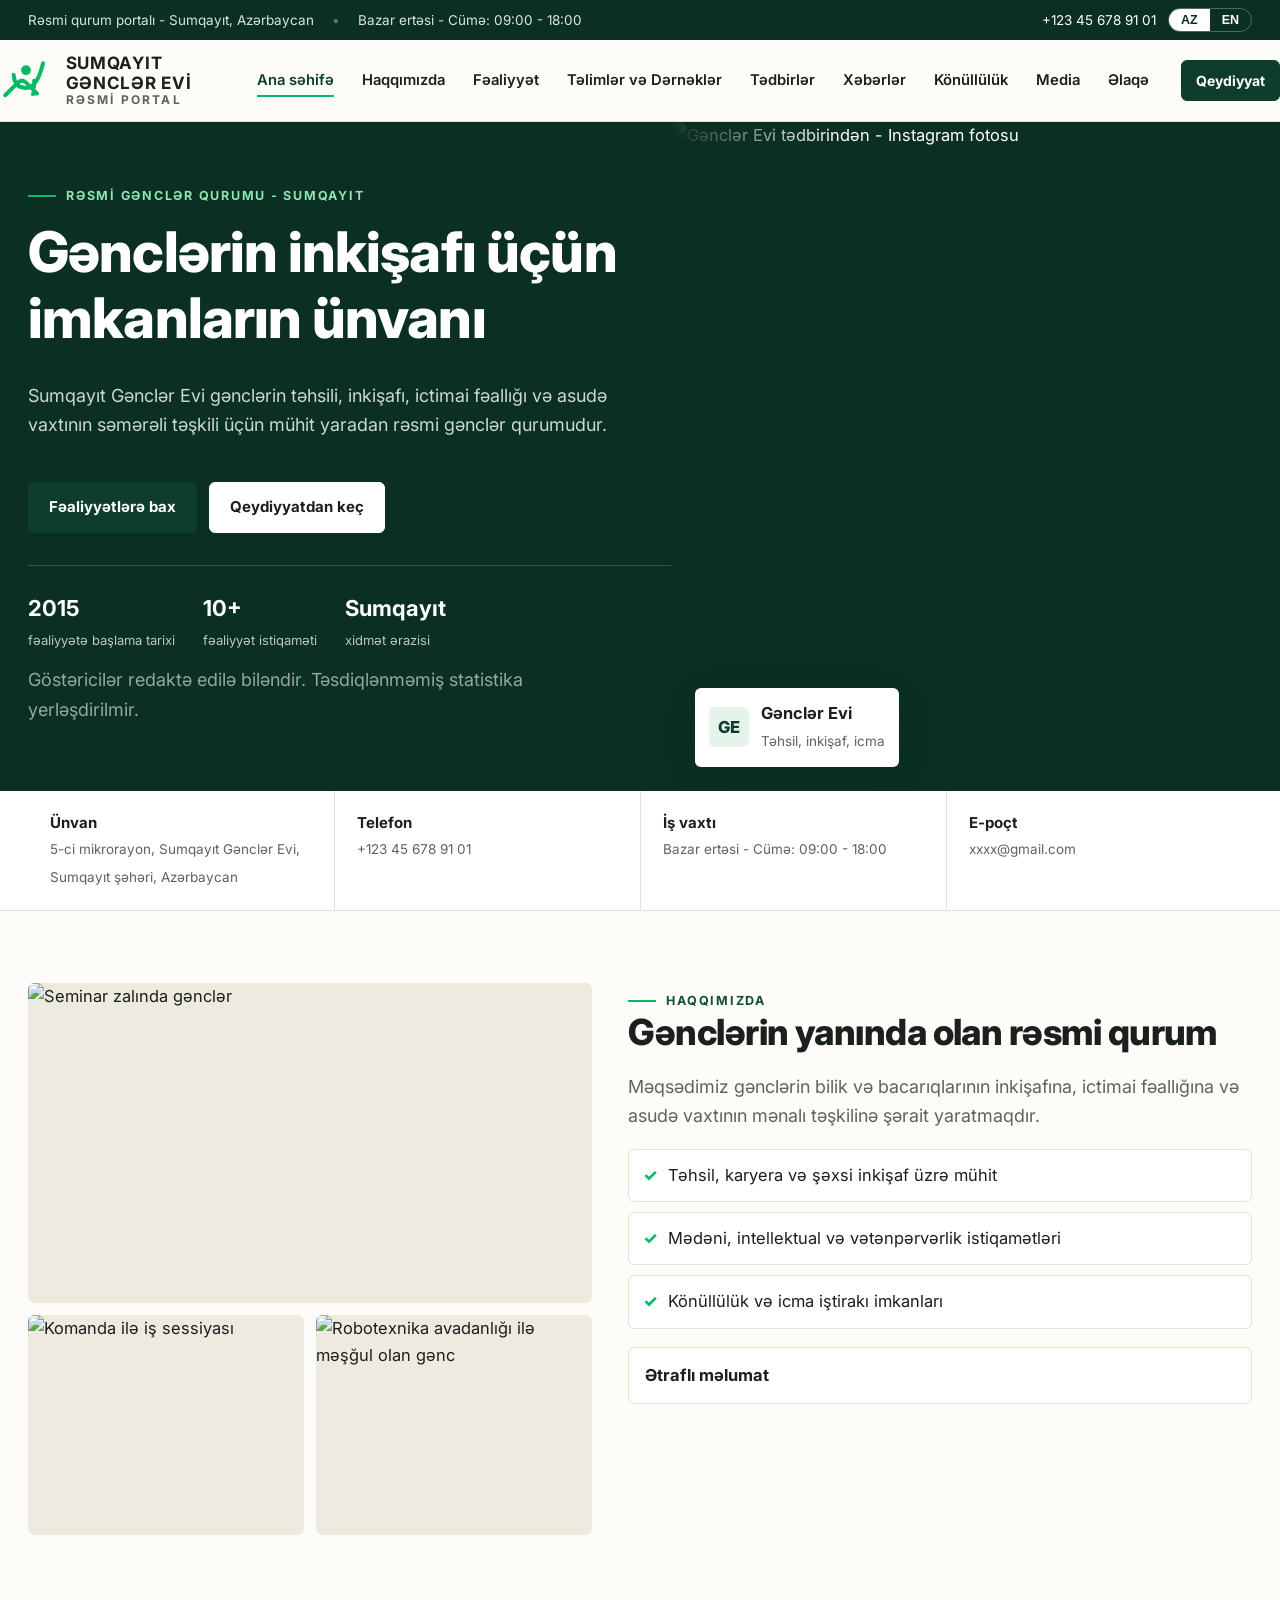
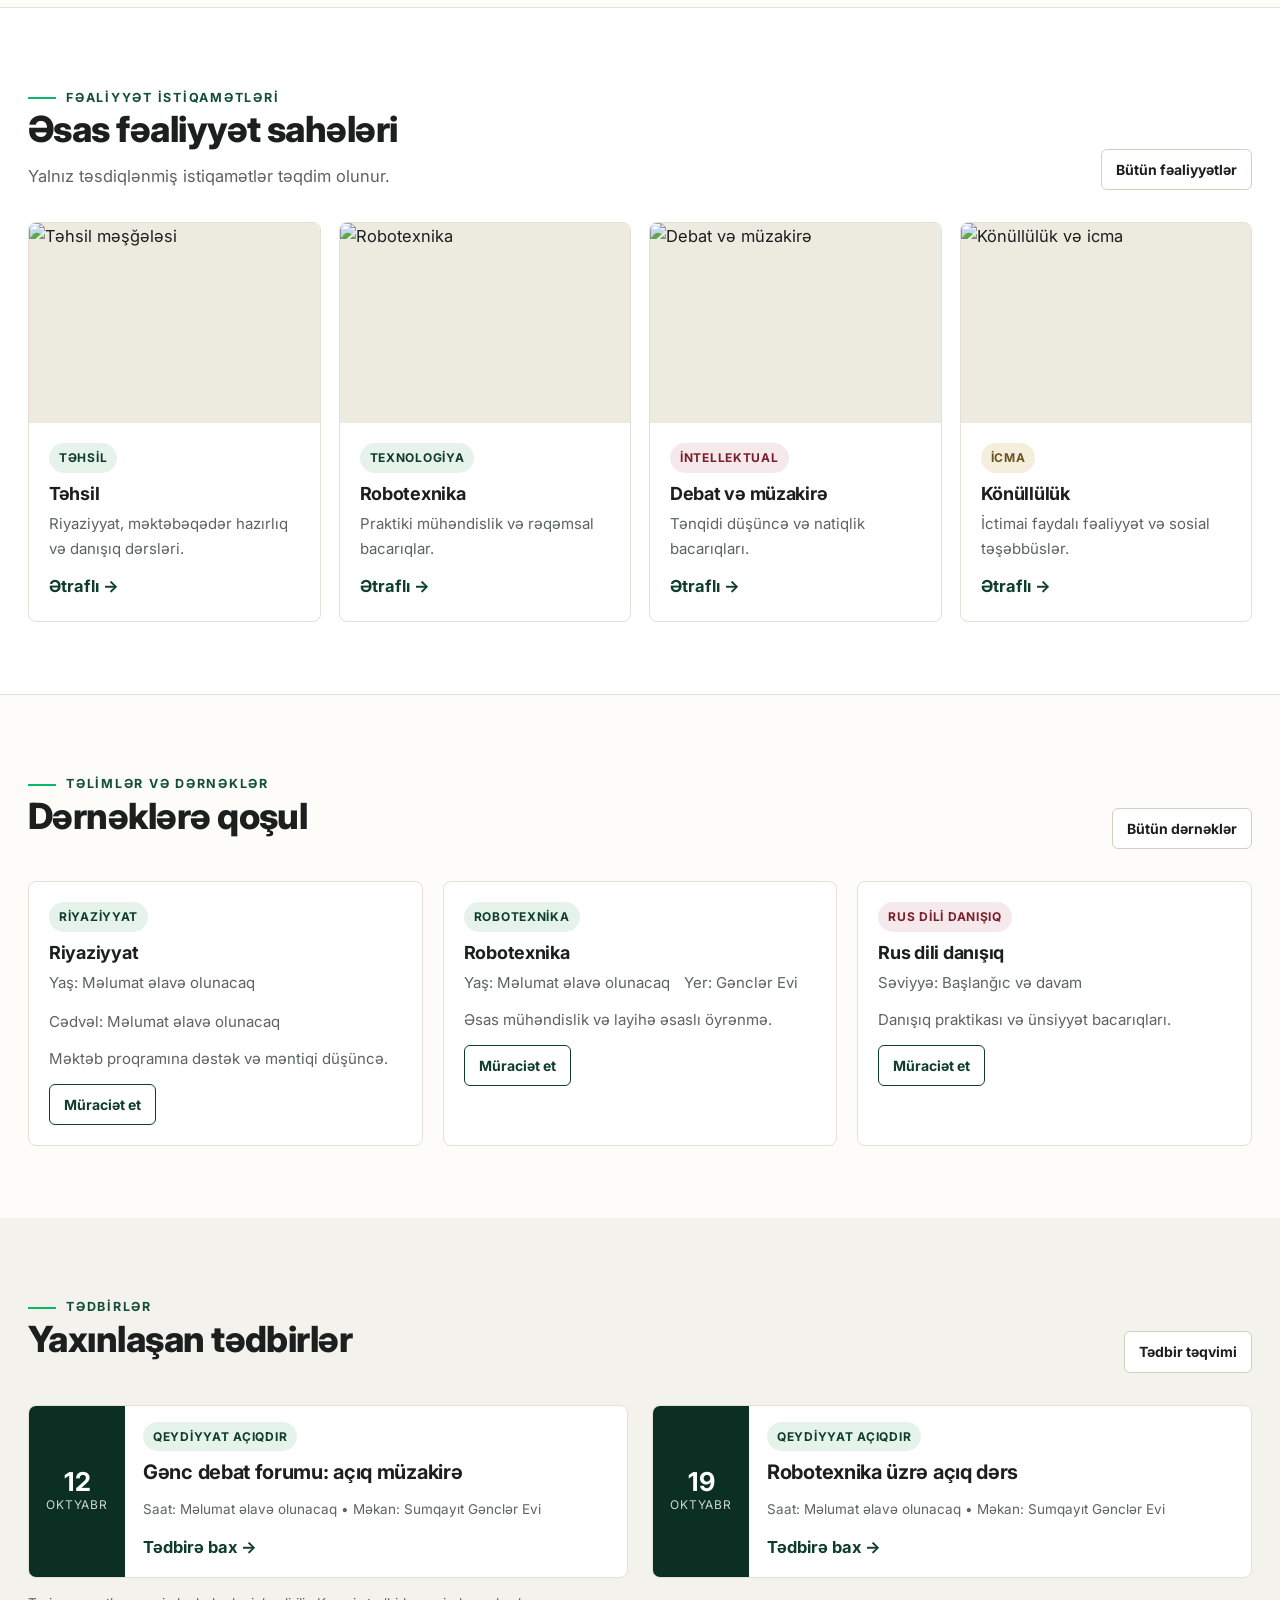
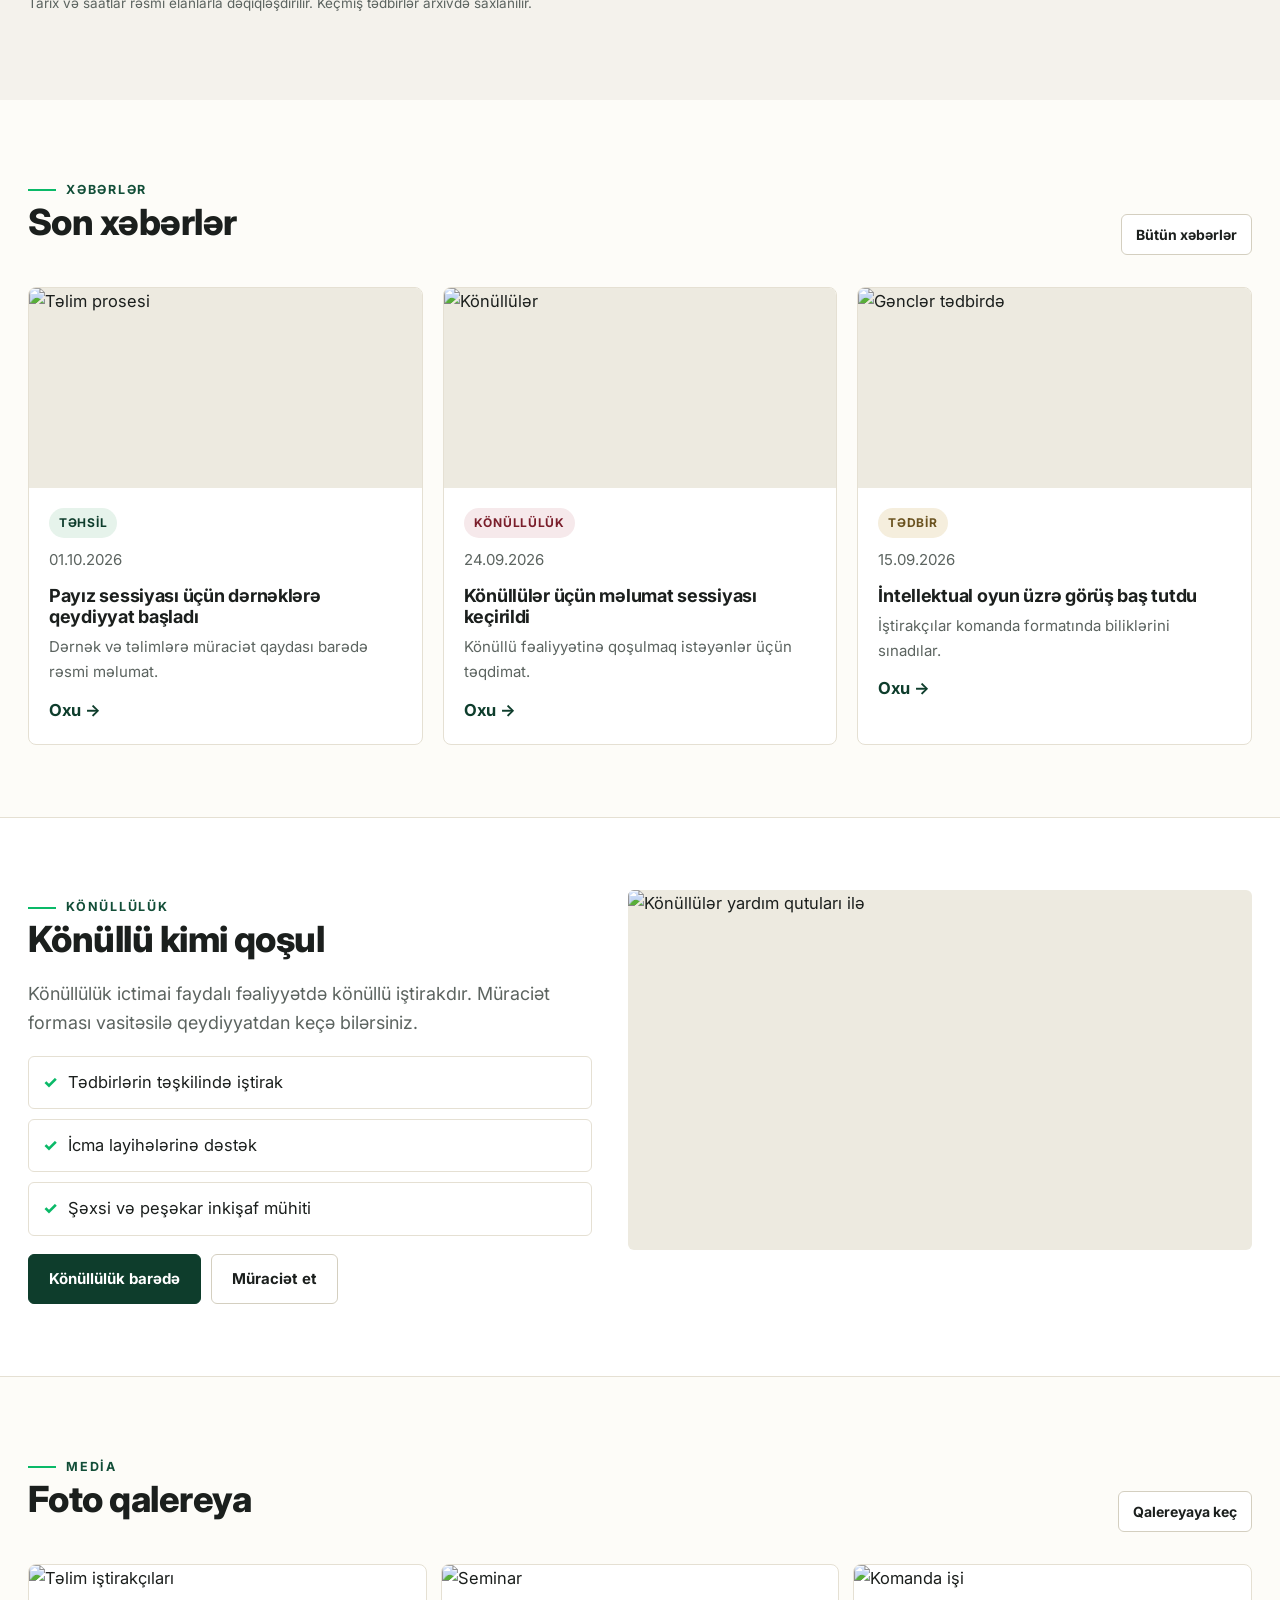
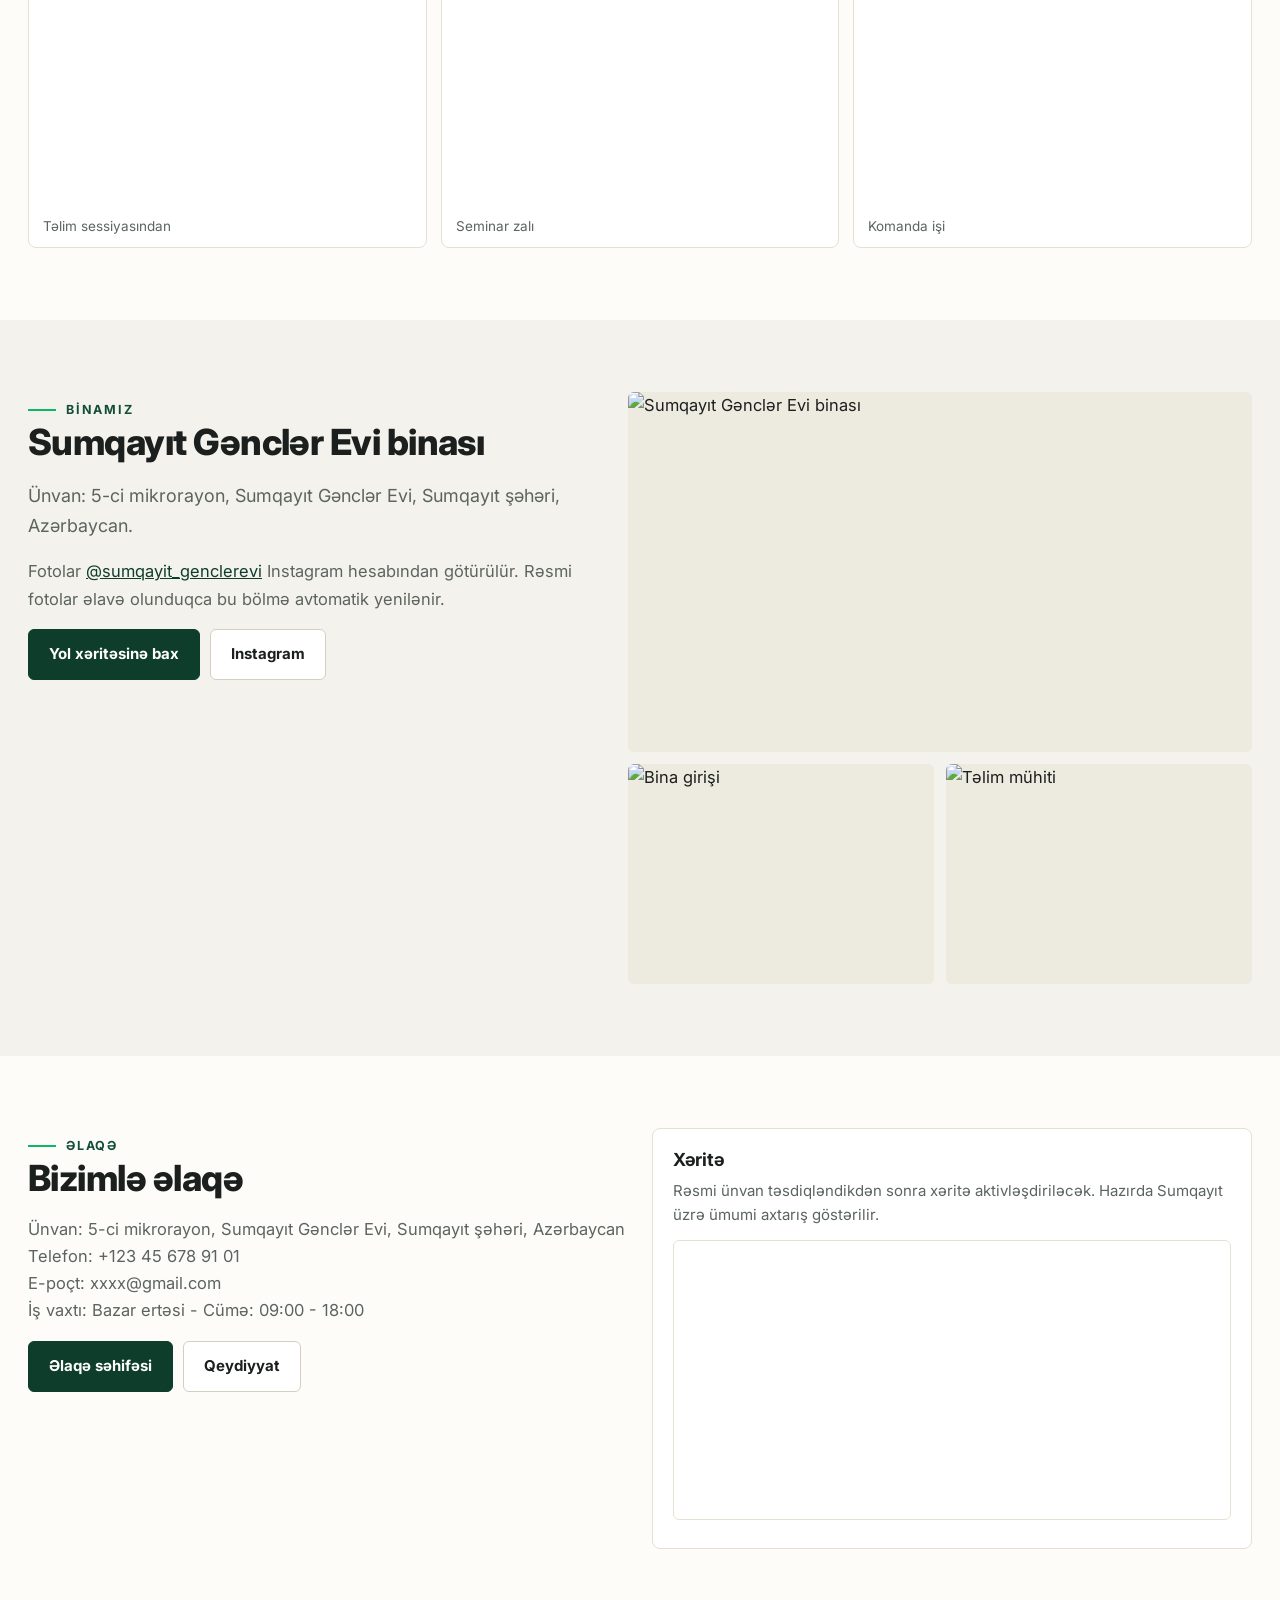
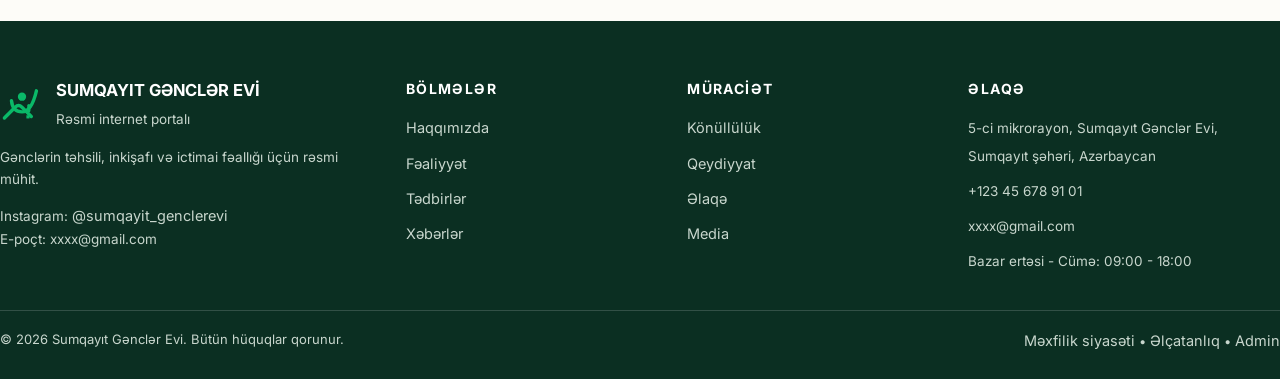
==== commit 72776f10: "Instagram fotolari infrastrukturu: assets/ig, avtomatik fallback, bina ve media Instagram-dan" ====
--- a/index.html
+++ b/index.html
@@ -90,7 +90,7 @@
       <p class="small" style="color:#93A8A0;margin-top:12px">Göstəricilər redaktə edilə biləndir. Təsdiqlənməmiş statistika yerləşdirilmir.</p>
     </div>
     <div class="hero-media">
-      <img src="https://images.unsplash.com/photo-1523240795612-9a054b0db644?q=80&w=1200&auto=format&fit=crop" alt="Təlimdə iştirak edən gənclər" fetchpriority="high">
+      <img src="./assets/ig/tedbir-1.jpg" onerror="this.onerror=null;this.src='https://images.unsplash.com/photo-1523240795612-9a054b0db644?q=80&w=1200&auto=format&fit=crop'" alt="Gənclər Evi tədbirindən - Instagram fotosu" fetchpriority="high">
       <div class="hero-badge"><i>GE</i><span><strong>Gənclər Evi</strong><br><span class="small muted">Təhsil, inkişaf, icma</span></span></div>
     </div>
   </div>
@@ -207,10 +207,10 @@
       <span class="eyebrow">Binamız</span>
       <h2 id="binaTitle">Sumqayıt Gənclər Evi binası</h2>
       <p class="lead">Ünvan: 5-ci mikrorayon, Sumqayıt Gənclər Evi, Sumqayıt şəhəri, Azərbaycan.</p>
-      <p class="muted">Açıq internet mənbələrində binanın xarici görünüşü ilə bağlı rəsmi foto ayrıca dəqiqləşdirilir. Aşağıdakı foto institusional bina arxitekturasını əks etdirən yer tutucudur və rəsmi çəkilişlə əvəz olunmağa hazırdır.</p>
-      <div style="display:flex;gap:10px;margin-top:16px;flex-wrap:wrap"><a class="btn btn-primary" href="elaqe.html">Yol xəritəsinə bax</a><a class="btn btn-secondary" href="haqqimizda.html">Haqqımızda</a></div>
-    </div>
-    <div class="about-media"><img src="https://images.unsplash.com/photo-1541339907198-e08756dedf3f?q=80&w=1200&auto=format&fit=crop" alt="İctimai təhsil binasının xarici görünüşü, yer tutucu foto" loading="lazy" style="grid-column:1/-1;height:360px"><img src="https://images.unsplash.com/photo-1562774053-701939374585?q=80&w=800&auto=format&fit=crop" alt="Bina girişi, yer tutucu" loading="lazy"><img src="https://images.unsplash.com/photo-1577896851231-70ef18881754?q=80&w=800&auto=format&fit=crop" alt="Daxili təhsil mühiti, yer tutucu" loading="lazy"></div>
+      <p class="muted">Fotolar <a href="https://www.instagram.com/sumqayit_genclerevi/" target="_blank" rel="noopener">@sumqayit_genclerevi</a> Instagram hesabından götürülür. Rəsmi fotolar əlavə olunduqca bu bölmə avtomatik yenilənir.</p>
+      <div style="display:flex;gap:10px;margin-top:16px;flex-wrap:wrap"><a class="btn btn-primary" href="elaqe.html">Yol xəritəsinə bax</a><a class="btn btn-secondary" href="https://www.instagram.com/sumqayit_genclerevi/" target="_blank" rel="noopener">Instagram</a></div>
+    </div>
+    <div class="about-media"><img src="./assets/ig/bina.jpg" onerror="this.onerror=null;this.src='https://images.unsplash.com/photo-1541339907198-e08756dedf3f?q=80&w=1200&auto=format&fit=crop'" alt="Sumqayıt Gənclər Evi binası" loading="lazy" style="grid-column:1/-1;height:360px"><img src="./assets/ig/bina-ic.jpg" onerror="this.onerror=null;this.src='https://images.unsplash.com/photo-1562774053-701939374585?q=80&w=800&auto=format&fit=crop'" alt="Bina girişi" loading="lazy"><img src="./assets/ig/telim-1.jpg" onerror="this.onerror=null;this.src='https://images.unsplash.com/photo-1577896851231-70ef18881754?q=80&w=800&auto=format&fit=crop'" alt="Təlim mühiti" loading="lazy"></div>
   </div>
 </section>
 <!-- CONTACT -->
@@ -223,7 +223,7 @@
 </main>
 <footer class="footer" aria-label="Alt məlumat">
   <div class="container footer-top">
-    <div><div class="footer-brand"><img src="./assets/logo.svg" alt=""><div><strong>SUMQAYIT GƏNCLƏR EVİ</strong><span class="small">Rəsmi internet portalı</span></div></div><p class="small">Gənclərin təhsili, inkişafı və ictimai fəallığı üçün rəsmi mühit.</p><p class="small">E-poçt: <span data-contact-email>xxxx@gmail.com</span></p></div>
+    <div><div class="footer-brand"><img src="./assets/logo.svg" alt=""><div><strong>SUMQAYIT GƏNCLƏR EVİ</strong><span class="small">Rəsmi internet portalı</span></div></div><p class="small">Gənclərin təhsili, inkişafı və ictimai fəallığı üçün rəsmi mühit.</p><p class="small">Instagram: <a href="https://www.instagram.com/sumqayit_genclerevi/" target="_blank" rel="noopener">@sumqayit_genclerevi</a><br>E-poçt: <span data-contact-email>xxxx@gmail.com</span></p></div>
     <div><h4>Bölmələr</h4><ul><li><a href="haqqimizda.html">Haqqımızda</a></li><li><a href="fealiyyet.html">Fəaliyyət</a></li><li><a href="tedbirler.html">Tədbirlər</a></li><li><a href="xeberler.html">Xəbərlər</a></li></ul></div>
     <div><h4>Müraciət</h4><ul><li><a href="konulluluk.html">Könüllülük</a></li><li><a href="qeydiyyat.html">Qeydiyyat</a></li><li><a href="elaqe.html">Əlaqə</a></li><li><a href="media.html">Media</a></li></ul></div>
     <div><h4>Əlaqə</h4><ul><li><span class="small" data-contact-address>5-ci mikrorayon, Sumqayıt</span></li><li><span class="small" data-contact-phone>+123 45 678 91 01</span></li><li><span class="small" data-contact-email>xxxx@gmail.com</span></li><li><span class="small" data-contact-hours>Bazar ertəsi – Cümə: 09:00 – 18:00</span></li></ul></div>
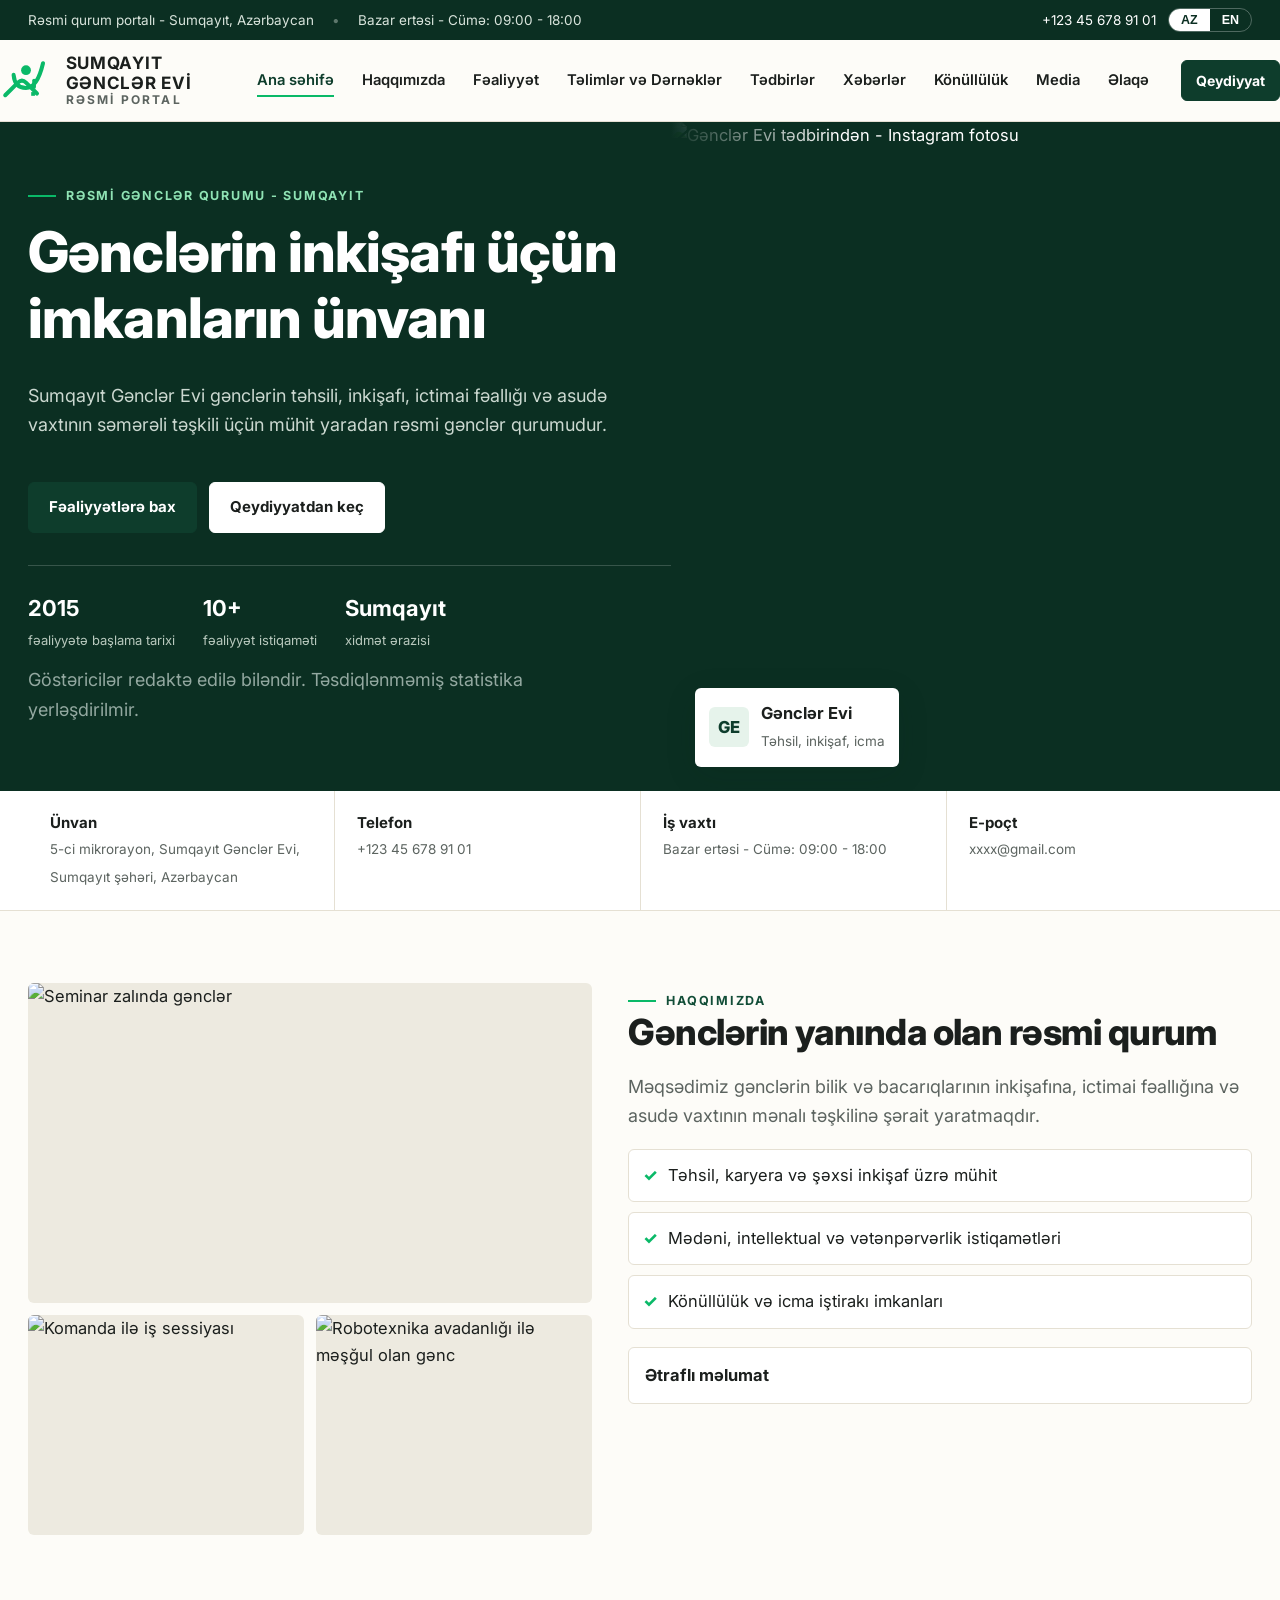
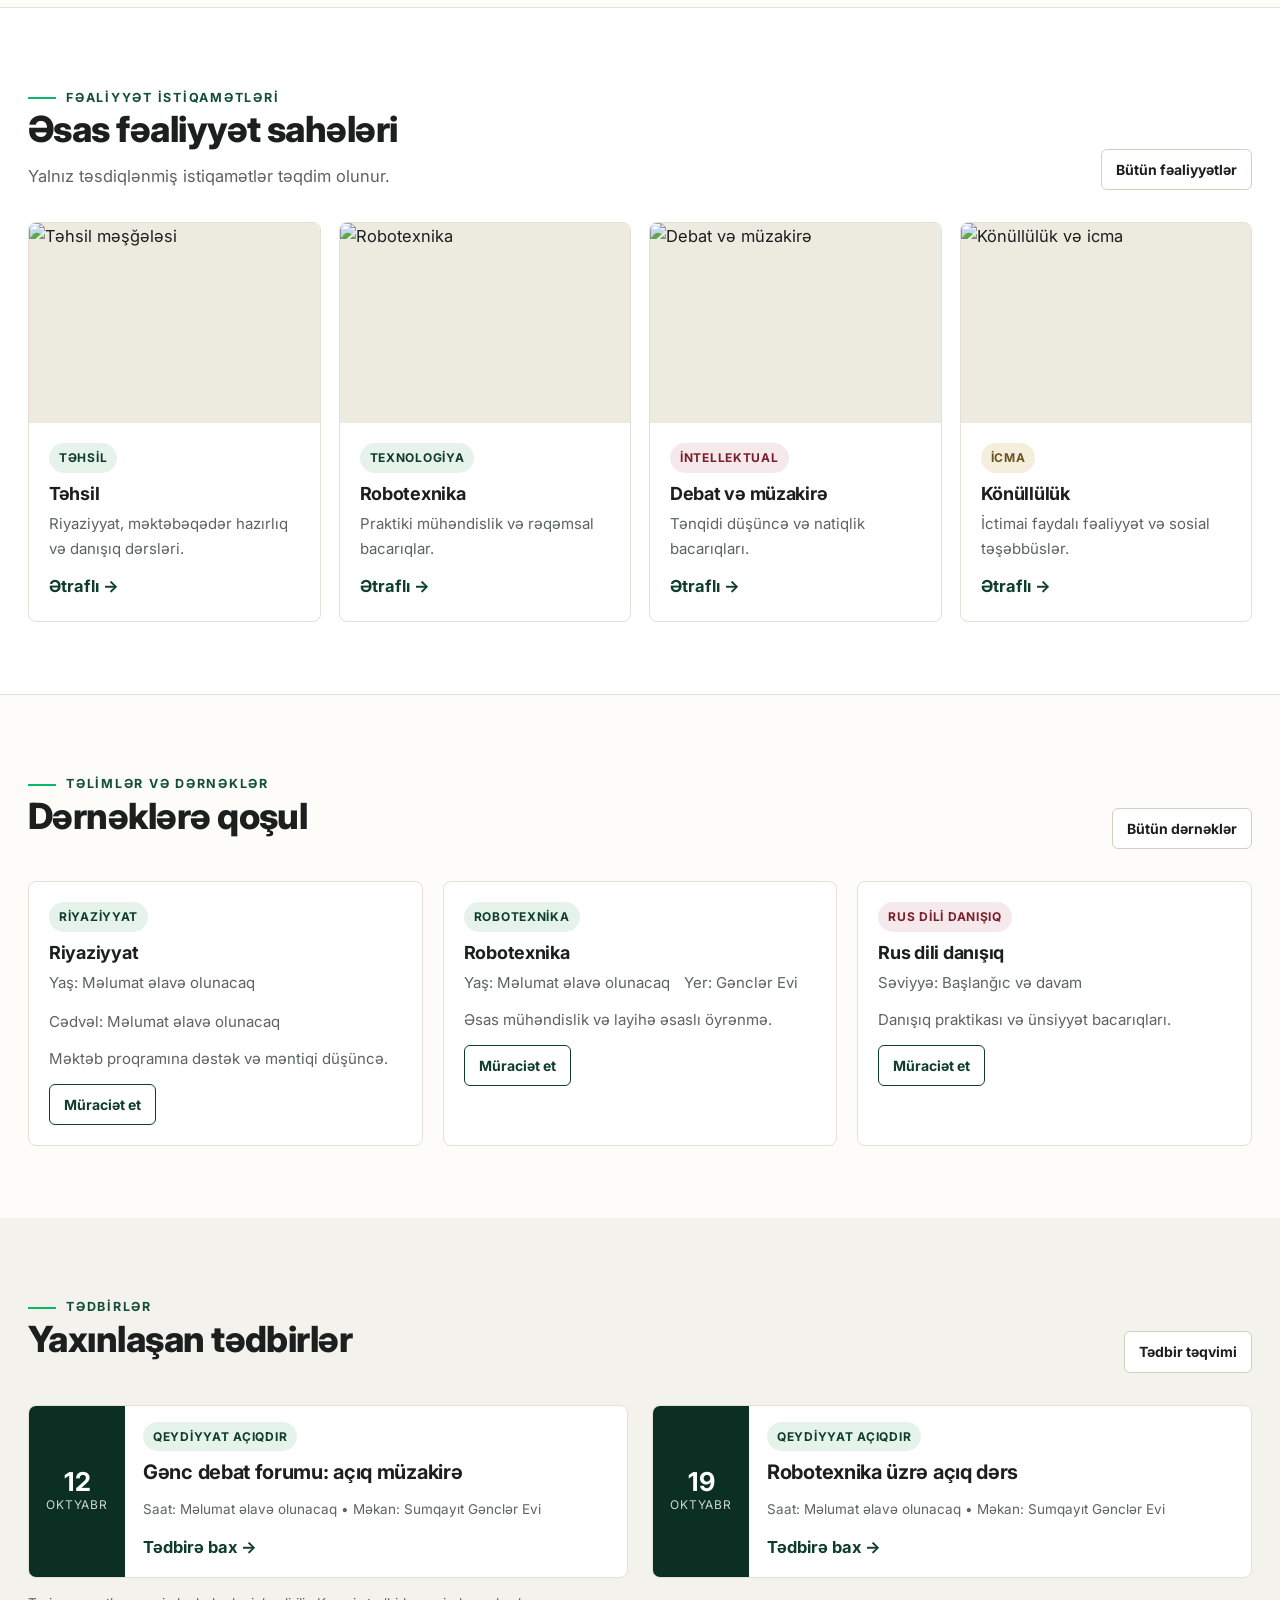
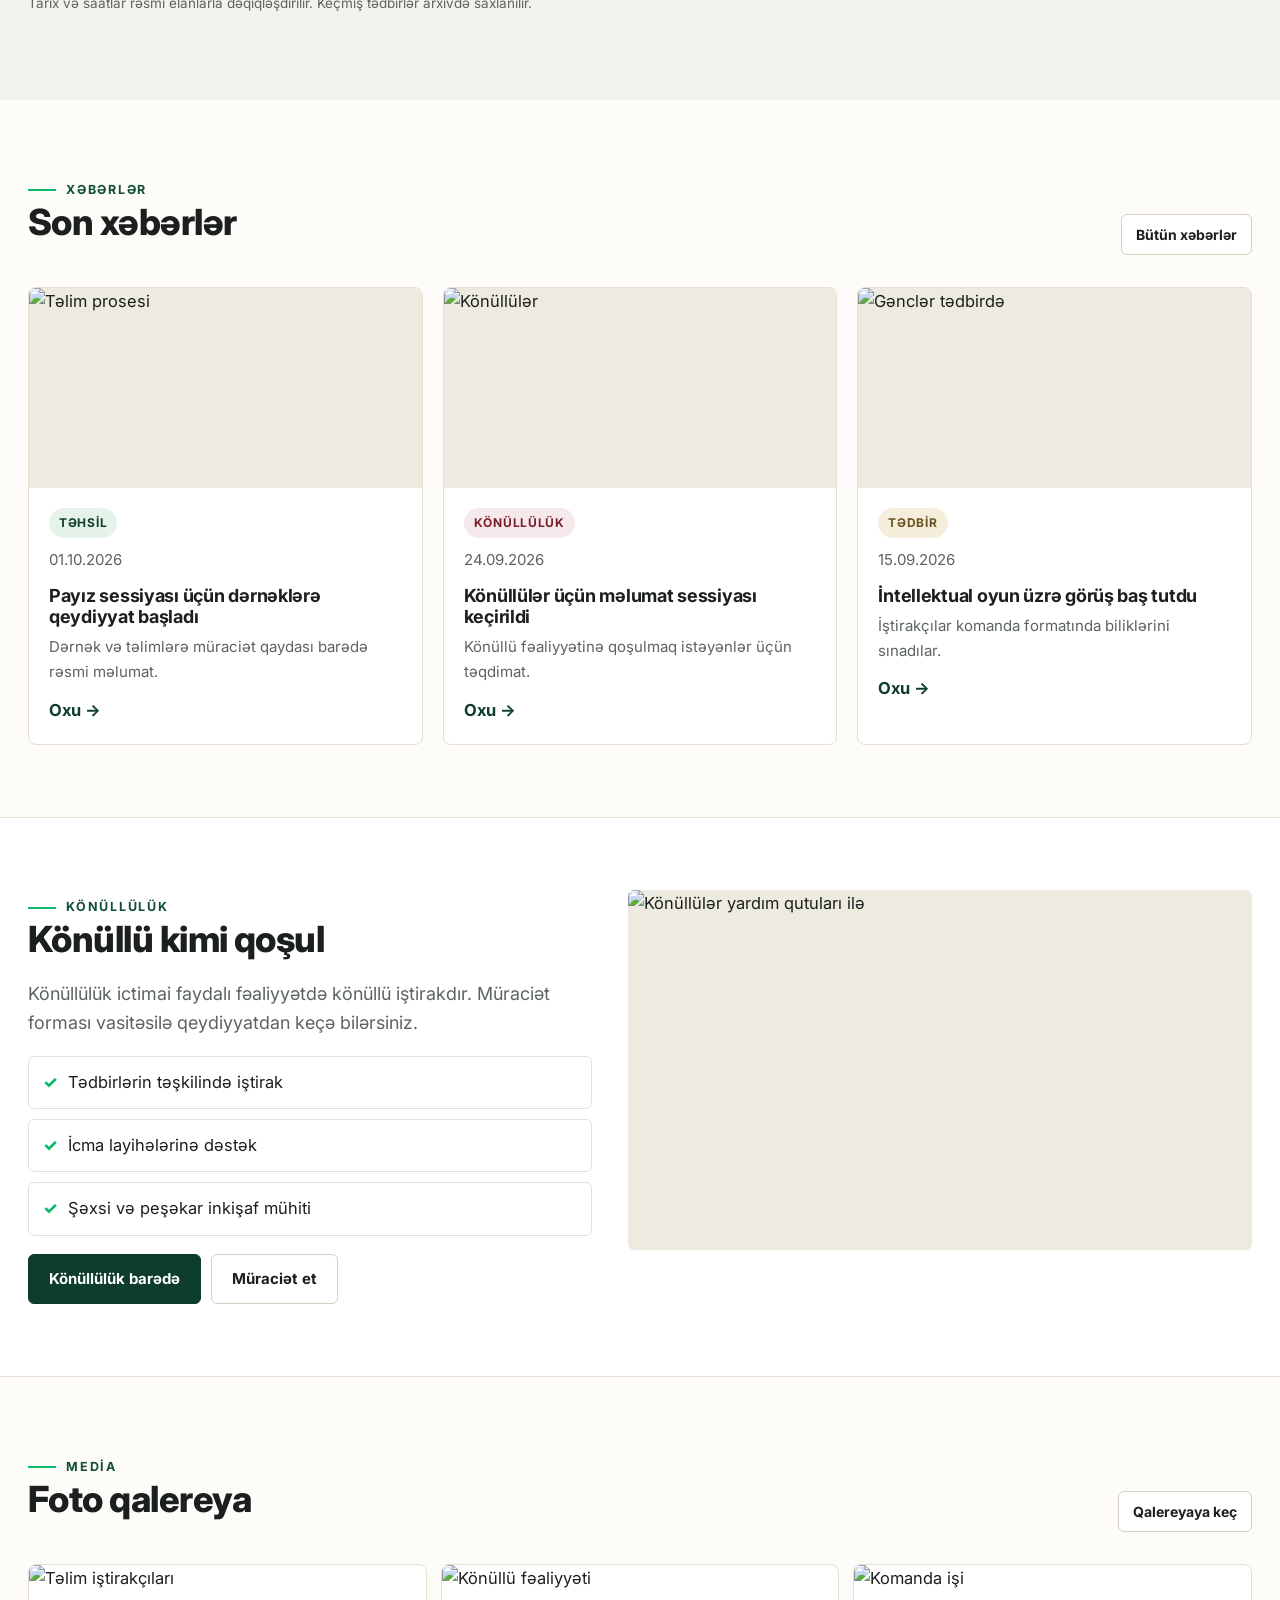
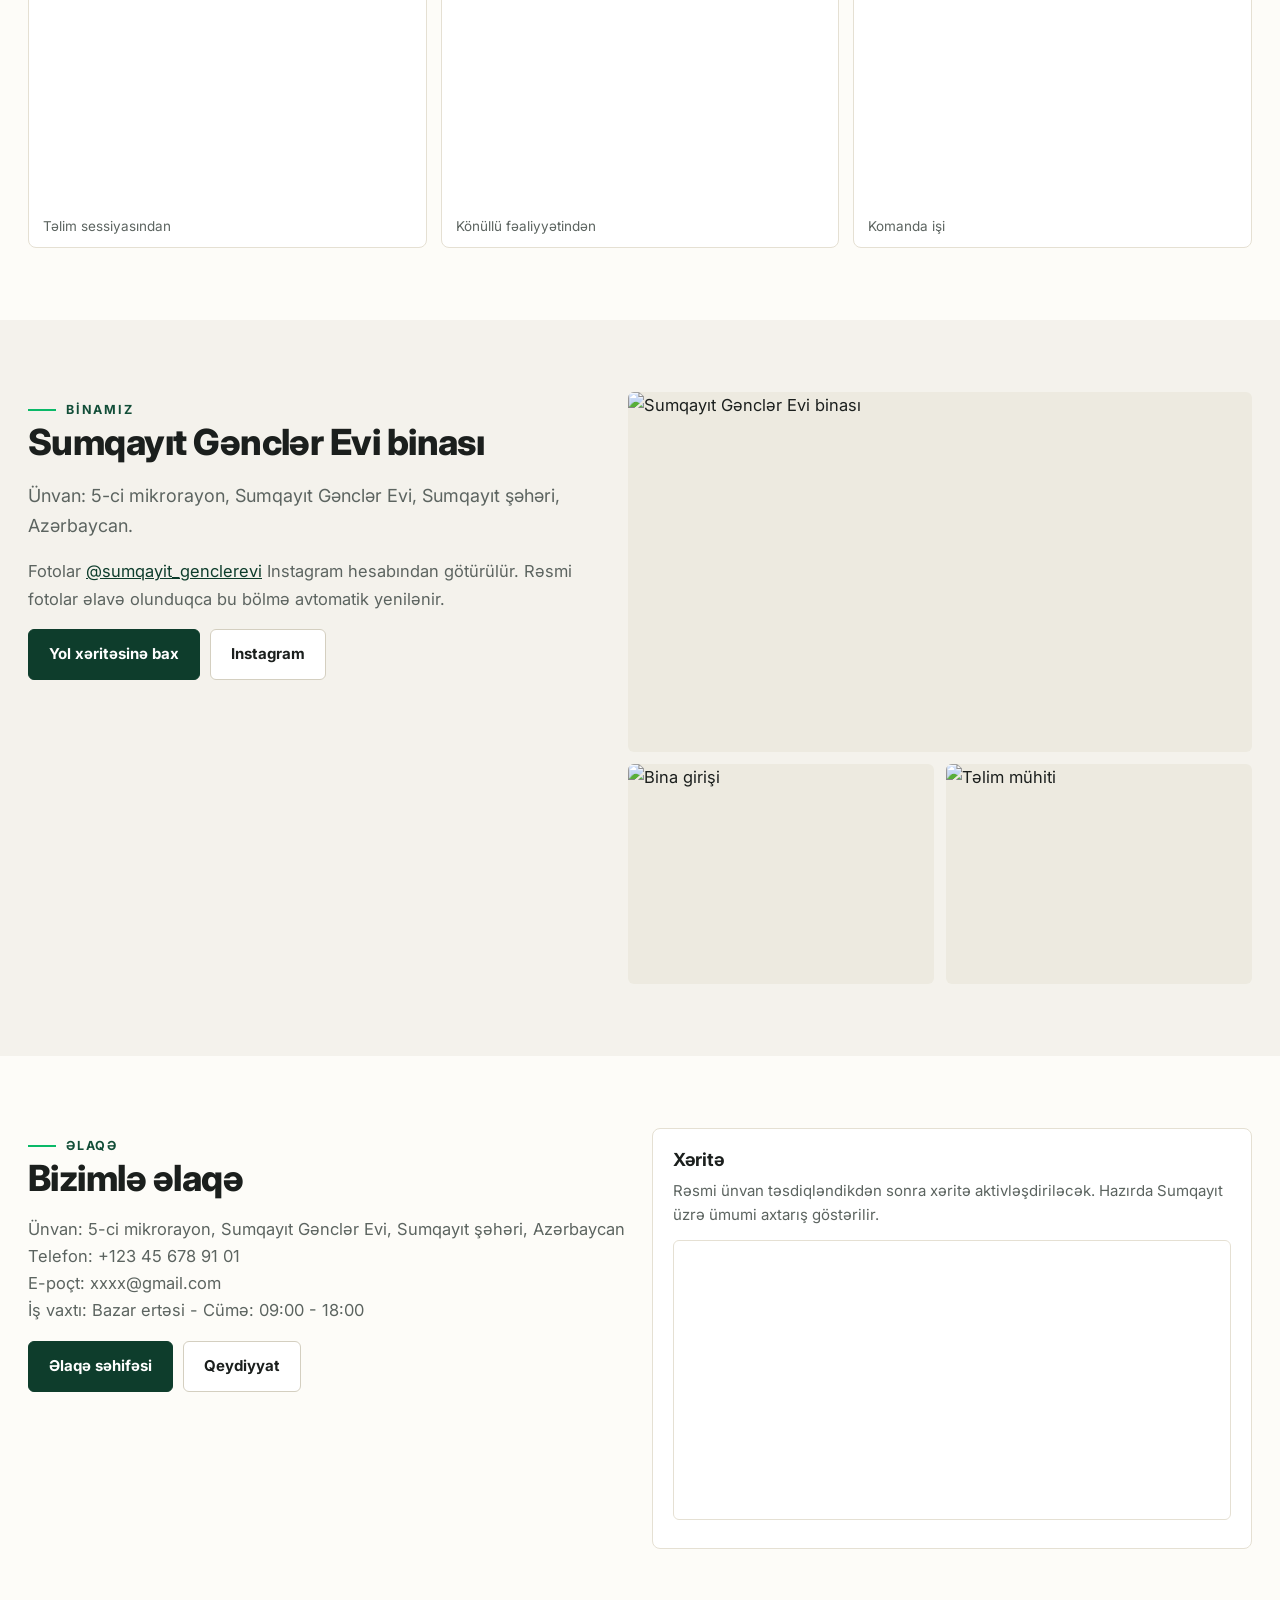
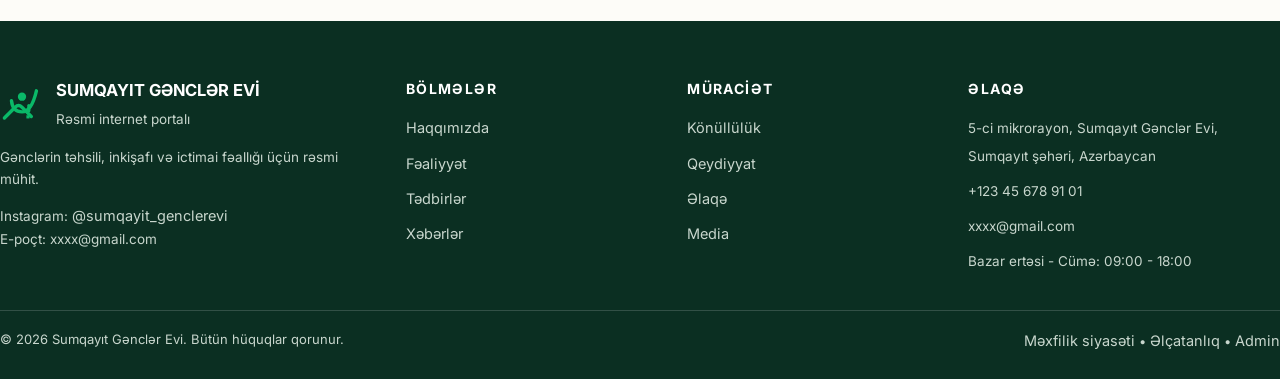
==== commit 110f2686: "Real volunteering photos: verified Unsplash set, local IG auto-switch, bina ready" ====
--- a/index.html
+++ b/index.html
@@ -139,7 +139,7 @@
       <article class="card"><img class="cover" src="https://images.unsplash.com/photo-1580582932707-520aed937b7b?q=80&w=800&auto=format&fit=crop" alt="Təhsil məşğələsi" loading="lazy"><div class="card-body"><span class="tag">Təhsil</span><h3>Təhsil</h3><p>Riyaziyyat, məktəbəqədər hazırlıq və danışıq dərsləri.</p><a class="link-more" href="fealiyyet.html">Ətraflı →</a></div></article>
       <article class="card"><img class="cover" src="https://images.unsplash.com/photo-1485827404703-89b55fcc595e?q=80&w=800&auto=format&fit=crop" alt="Robotexnika" loading="lazy"><div class="card-body"><span class="tag">Texnologiya</span><h3>Robotexnika</h3><p>Praktiki mühəndislik və rəqəmsal bacarıqlar.</p><a class="link-more" href="fealiyyet.html">Ətraflı →</a></div></article>
       <article class="card"><img class="cover" src="https://images.unsplash.com/photo-1544531585-9847b68c8c86?q=80&w=800&auto=format&fit=crop" alt="Debat və müzakirə" loading="lazy"><div class="card-body"><span class="tag burgundy">İntellektual</span><h3>Debat və müzakirə</h3><p>Tənqidi düşüncə və natiqlik bacarıqları.</p><a class="link-more" href="fealiyyet.html">Ətraflı →</a></div></article>
-      <article class="card"><img class="cover" src="https://images.unsplash.com/photo-1511632765486-a01980e01a18?q=80&w=800&auto=format&fit=crop" alt="Könüllülük və icma" loading="lazy"><div class="card-body"><span class="tag gold">İcma</span><h3>Könüllülük</h3><p>İctimai faydalı fəaliyyət və sosial təşəbbüslər.</p><a class="link-more" href="konulluluk.html">Ətraflı →</a></div></article>
+      <article class="card"><img class="cover" src="./assets/ig/konullu-2.jpg" onerror="this.onerror=null;this.src='https://images.unsplash.com/photo-1559027615-cd4628902d4a?q=80&w=800&auto=format&fit=crop'" alt="Könüllülük və icma" loading="lazy"><div class="card-body"><span class="tag gold">İcma</span><h3>Könüllülük</h3><p>İctimai faydalı fəaliyyət və sosial təşəbbüslər.</p><a class="link-more" href="konulluluk.html">Ətraflı →</a></div></article>
     </div>
   </div>
 </section>
@@ -171,8 +171,8 @@
     <div class="section-head"><div><span class="eyebrow">Xəbərlər</span><h2 id="newsTitle">Son xəbərlər</h2></div><a class="btn btn-secondary btn-sm" href="xeberler.html">Bütün xəbərlər</a></div>
     <div class="news-grid">
       <article class="card"><img class="cover" src="https://images.unsplash.com/photo-1531482615713-2afd69097998?q=80&w=800&auto=format&fit=crop" alt="Təlim prosesi" loading="lazy"><div class="card-body"><span class="tag">Təhsil</span><p class="small muted">01.10.2026</p><h3>Payız sessiyası üçün dərnəklərə qeydiyyat başladı</h3><p>Dərnək və təlimlərə müraciət qaydası barədə rəsmi məlumat.</p><a class="link-more" href="xeberler.html">Oxu →</a></div></article>
-      <article class="card"><img class="cover" src="https://images.unsplash.com/photo-1593113598332-cd288d649433?q=80&w=800&auto=format&fit=crop" alt="Könüllülər" loading="lazy"><div class="card-body"><span class="tag burgundy">Könüllülük</span><p class="small muted">24.09.2026</p><h3>Könüllülər üçün məlumat sessiyası keçirildi</h3><p>Könüllü fəaliyyətinə qoşulmaq istəyənlər üçün təqdimat.</p><a class="link-more" href="xeberler.html">Oxu →</a></div></article>
-      <article class="card"><img class="cover" src="https://images.unsplash.com/photo-1517486808906-6ca8b3f04846?q=80&w=800&auto=format&fit=crop" alt="Gənclər tədbirdə" loading="lazy"><div class="card-body"><span class="tag gold">Tədbir</span><p class="small muted">15.09.2026</p><h3>İntellektual oyun üzrə görüş baş tutdu</h3><p>İştirakçılar komanda formatında biliklərini sınadılar.</p><a class="link-more" href="xeberler.html">Oxu →</a></div></article>
+      <article class="card"><img class="cover" src="./assets/ig/konullu-1.jpg" onerror="this.onerror=null;this.src='https://images.unsplash.com/photo-1593113646773-028c64a8f1b8?q=80&w=800&auto=format&fit=crop'" alt="Könüllülər" loading="lazy"><div class="card-body"><span class="tag burgundy">Könüllülük</span><p class="small muted">24.09.2026</p><h3>Könüllülər üçün məlumat sessiyası keçirildi</h3><p>Könüllü fəaliyyətinə qoşulmaq istəyənlər üçün təqdimat.</p><a class="link-more" href="xeberler.html">Oxu →</a></div></article>
+      <article class="card"><img class="cover" src="./assets/ig/tedbir-2.jpg" onerror="this.onerror=null;this.src='https://images.unsplash.com/photo-1469571486292-0ba58a3f068b?q=80&w=800&auto=format&fit=crop'" alt="Gənclər tədbirdə" loading="lazy"><div class="card-body"><span class="tag gold">Tədbir</span><p class="small muted">15.09.2026</p><h3>İntellektual oyun üzrə görüş baş tutdu</h3><p>İştirakçılar komanda formatında biliklərini sınadılar.</p><a class="link-more" href="xeberler.html">Oxu →</a></div></article>
     </div>
   </div>
 </section>
@@ -186,7 +186,7 @@
       <ul class="check-list"><li>Tədbirlərin təşkilində iştirak</li><li>İcma layihələrinə dəstək</li><li>Şəxsi və peşəkar inkişaf mühiti</li></ul>
       <div style="display:flex;gap:10px;margin-top:16px;flex-wrap:wrap"><a class="btn btn-primary" href="konulluluk.html">Könüllülük barədə</a><a class="btn btn-secondary" href="qeydiyyat.html">Müraciət et</a></div>
     </div>
-    <div class="about-media"><img src="https://images.unsplash.com/photo-1593113598332-cd288d649433?q=80&w=1200&auto=format&fit=crop" alt="Könüllülər yardım qutuları ilə" loading="lazy" style="grid-column:1/-1;height:360px"></div>
+    <div class="about-media"><img src="./assets/ig/konullu-1.jpg" onerror="this.onerror=null;this.src='https://images.unsplash.com/photo-1593113646773-028c64a8f1b8?q=80&w=1200&auto=format&fit=crop'" alt="Könüllülər yardım qutuları ilə" loading="lazy" style="grid-column:1/-1;height:360px"></div>
   </div>
 </section>
 <!-- GALLERY -->
@@ -194,9 +194,9 @@
   <div class="container">
     <div class="section-head"><div><span class="eyebrow">Media</span><h2 id="galTitle">Foto qalereya</h2></div><a class="btn btn-secondary btn-sm" href="media.html">Qalereyaya keç</a></div>
     <div class="gallery">
-      <figure data-lightbox><img src="https://images.unsplash.com/photo-1523240795612-9a054b0db644?q=80&w=800&auto=format&fit=crop" alt="Təlim iştirakçıları" loading="lazy"><figcaption>Təlim sessiyasından</figcaption></figure>
-      <figure data-lightbox><img src="https://images.unsplash.com/photo-1524178232363-1fb2b075b655?q=80&w=800&auto=format&fit=crop" alt="Seminar" loading="lazy"><figcaption>Seminar zalı</figcaption></figure>
-      <figure data-lightbox><img src="https://images.unsplash.com/photo-1552664730-d307ca884978?q=80&w=800&auto=format&fit=crop" alt="Komanda işi" loading="lazy"><figcaption>Komanda işi</figcaption></figure>
+      <figure data-lightbox><img src="./assets/ig/telim-1.jpg" onerror="this.onerror=null;this.src='https://images.unsplash.com/photo-1523240795612-9a054b0db644?q=80&w=800&auto=format&fit=crop'" alt="Təlim iştirakçıları" loading="lazy"><figcaption>Təlim sessiyasından</figcaption></figure>
+      <figure data-lightbox><img src="./assets/ig/konullu-2.jpg" onerror="this.onerror=null;this.src='https://images.unsplash.com/photo-1559027615-cd4628902d4a?q=80&w=800&auto=format&fit=crop'" alt="Könüllü fəaliyyəti" loading="lazy"><figcaption>Könüllü fəaliyyətindən</figcaption></figure>
+      <figure data-lightbox><img src="./assets/ig/telim-2.jpg" onerror="this.onerror=null;this.src='https://images.unsplash.com/photo-1522202176988-66273c2fd55f?q=80&w=800&auto=format&fit=crop'" alt="Komanda işi" loading="lazy"><figcaption>Komanda işi</figcaption></figure>
     </div>
   </div>
 </section>
